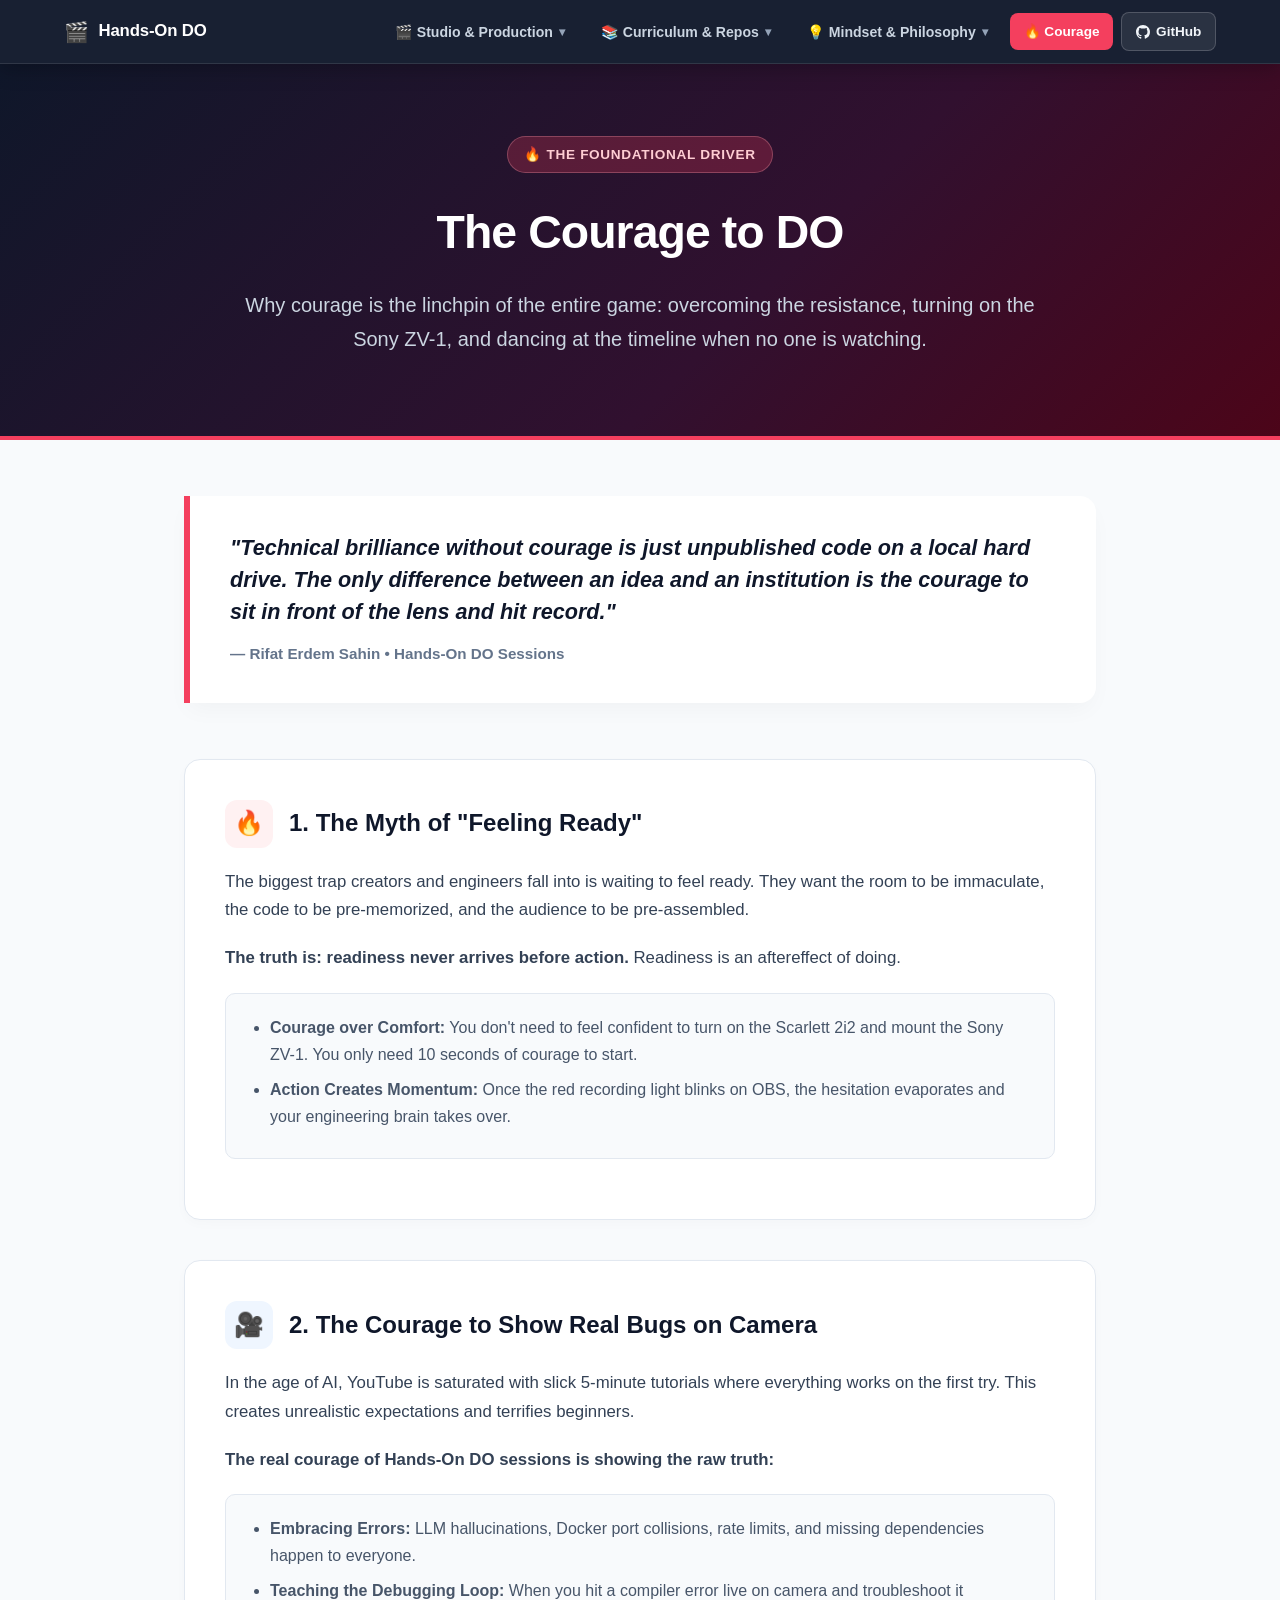
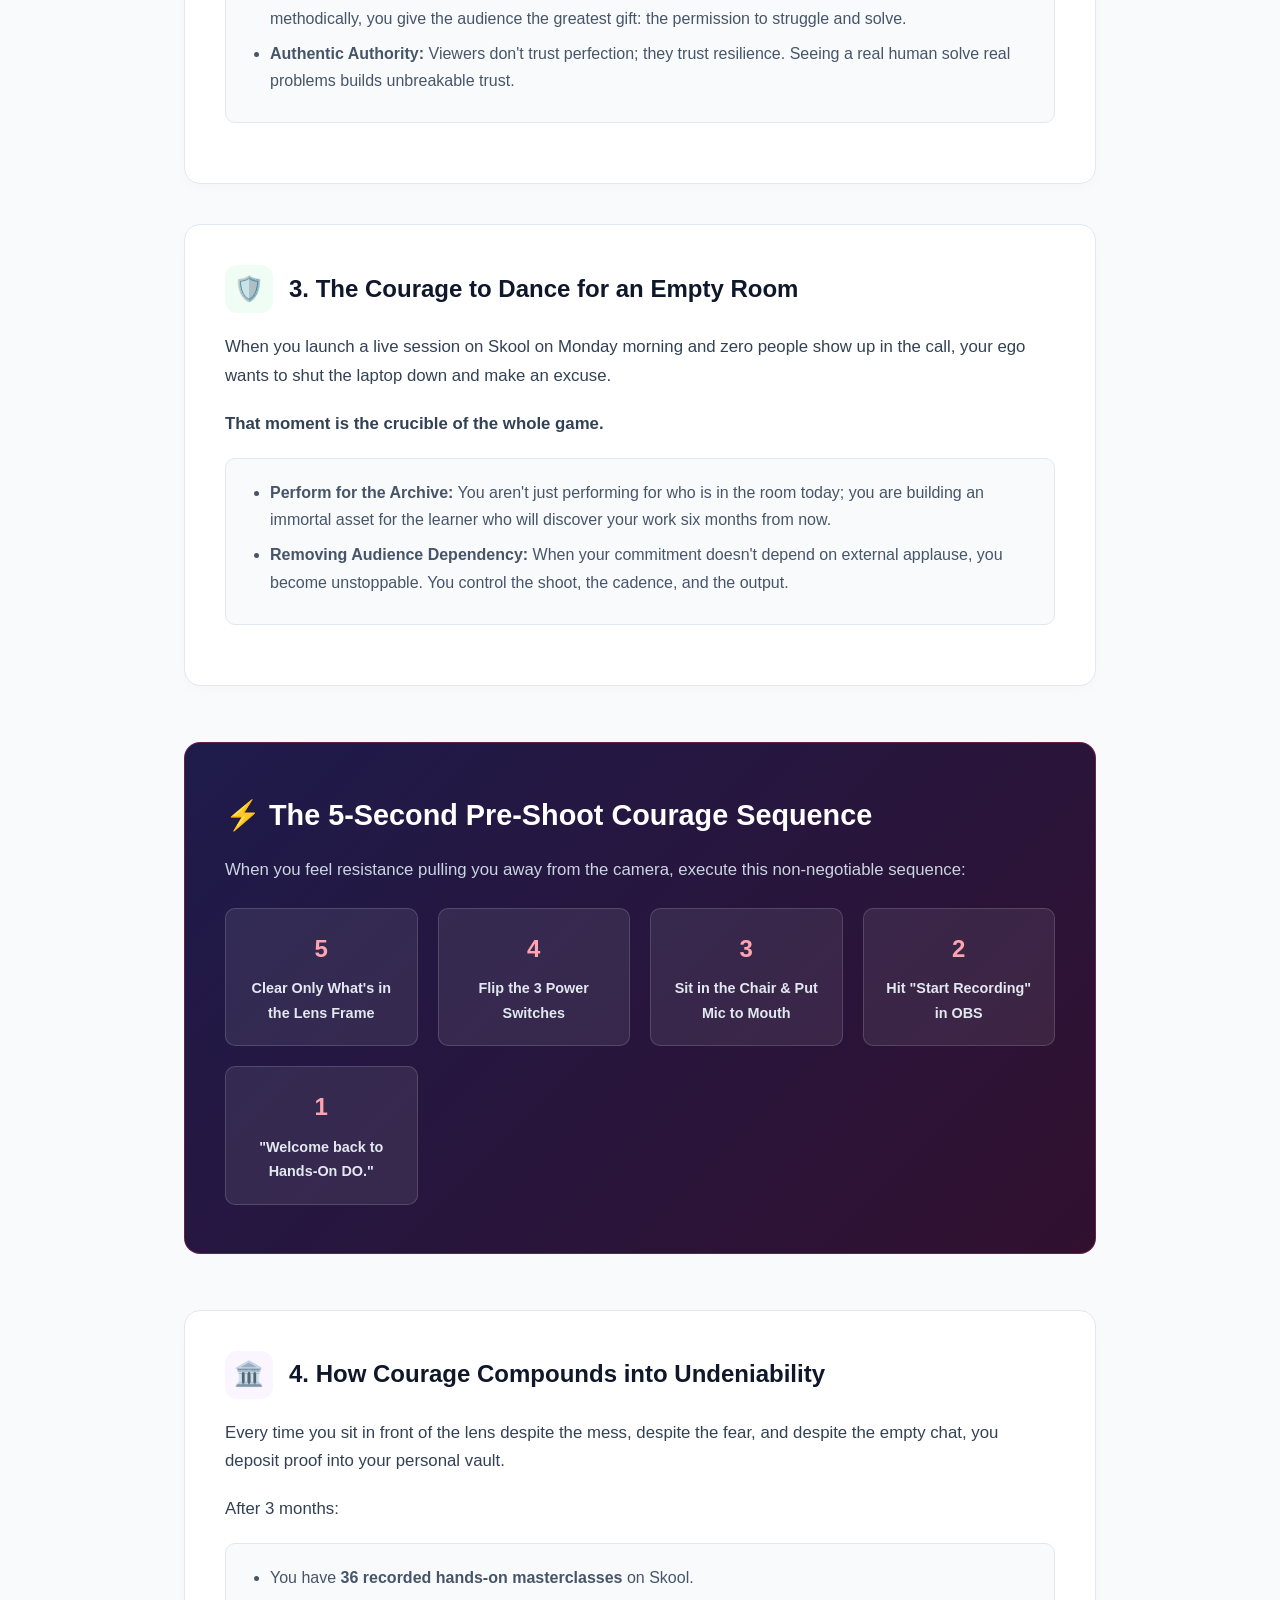
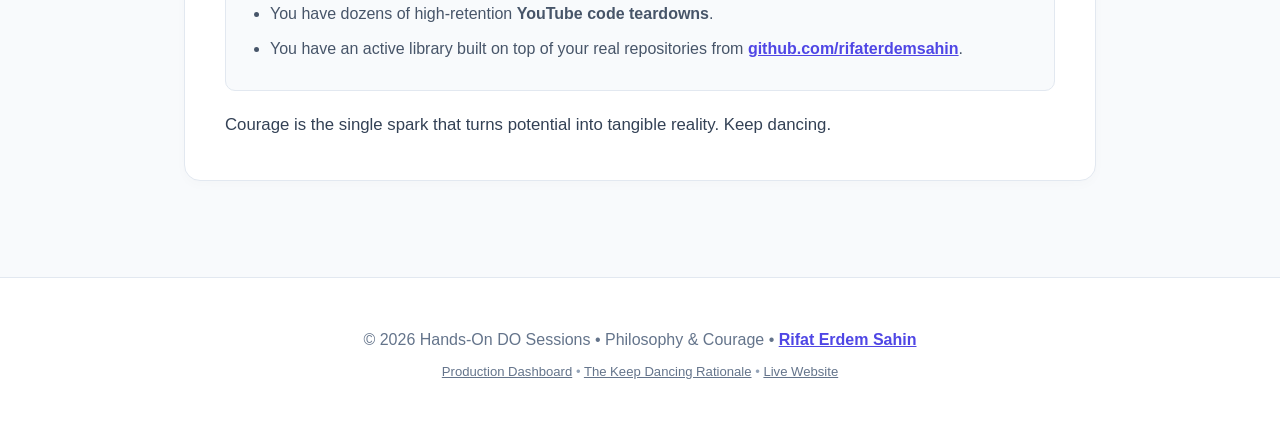
==== courage.html @ 828a95d4 "Add logically grouped top menu, Courage page, background visuals setup, and production assistant pro" ====
<!DOCTYPE html>
<html lang="en">
<head>
    <meta charset="UTF-8">
    <meta name="viewport" content="width=device-width, initial-scale=1.0">
    <title>The Courage to DO: Why Courage Is Key | Hands-On DO Sessions</title>
    <style>
        :root {
            --primary: #4F46E5;
            --primary-hover: #4338CA;
            --primary-light: #EEF2FF;
            --secondary: #0284c7;
            --accent: #f43f5e;
            --accent-hover: #e11d48;
            --success: #10B981;
            --warning: #F59E0B;
            --dark: #0f172a;
            --dark-surface: #1e293b;
            --light: #f8fafc;
            --card-bg: #ffffff;
            --border: #e2e8f0;
            --gray: #64748b;
            --gray-light: #94a3b8;
        }

        * {
            margin: 0;
            padding: 0;
            box-sizing: border-box;
            font-family: -apple-system, BlinkMacSystemFont, "Segoe UI", Roboto, Oxygen, Ubuntu, Cantarell, "Helvetica Neue", sans-serif;
        }

        body {
            background-color: var(--light);
            color: var(--dark);
            line-height: 1.7;
        }

        /* Shared Sticky Top Menu */
        .shared-nav {
            position: sticky;
            top: 0;
            z-index: 1000;
            background: rgba(15, 23, 42, 0.96);
            backdrop-filter: blur(12px);
            -webkit-backdrop-filter: blur(12px);
            border-bottom: 1px solid rgba(255, 255, 255, 0.1);
            box-shadow: 0 4px 20px rgba(0, 0, 0, 0.25);
        }

        .nav-container {
            max-width: 1200px;
            margin: 0 auto;
            padding: 0.75rem 1.5rem;
            display: flex;
            align-items: center;
            justify-content: space-between;
            gap: 1.25rem;
        }

        .nav-brand {
            display: flex;
            align-items: center;
            gap: 0.6rem;
            color: white;
            text-decoration: none;
            font-weight: 800;
            font-size: 1.05rem;
            letter-spacing: -0.01em;
            white-space: nowrap;
        }

        .nav-brand:hover {
            color: #c7d2fe;
        }

        .nav-icon {
            font-size: 1.25rem;
        }

        .nav-groups {
            display: flex;
            align-items: center;
            gap: 0.5rem;
            flex-wrap: wrap;
        }

        .nav-dropdown {
            position: relative;
        }

        .nav-drop-btn {
            background: transparent;
            border: 1px solid transparent;
            color: #cbd5e1;
            font-size: 0.88rem;
            font-weight: 600;
            padding: 0.45rem 0.8rem;
            border-radius: 8px;
            cursor: pointer;
            display: inline-flex;
            align-items: center;
            gap: 0.4rem;
            transition: all 0.2s ease;
        }

        .nav-drop-btn:hover, .nav-dropdown:focus-within .nav-drop-btn {
            color: #ffffff;
            background: rgba(255, 255, 255, 0.08);
            border-color: rgba(255, 255, 255, 0.15);
        }

        .drop-arrow {
            font-size: 0.75rem;
            color: #94a3b8;
            transition: transform 0.2s ease;
        }

        .nav-dropdown:hover .drop-arrow {
            transform: rotate(180deg);
        }

        .dropdown-menu {
            position: absolute;
            top: 100%;
            left: 0;
            background: #1e293b;
            border: 1px solid #334155;
            border-radius: 10px;
            padding: 0.5rem;
            min-width: 240px;
            box-shadow: 0 15px 30px rgba(0,0,0,0.3);
            display: none;
            flex-direction: column;
            gap: 0.25rem;
            z-index: 1001;
            margin-top: 0.35rem;
        }

        .nav-dropdown:hover .dropdown-menu,
        .nav-dropdown:focus-within .dropdown-menu {
            display: flex;
        }

        .dropdown-item {
            color: #cbd5e1;
            text-decoration: none;
            font-size: 0.85rem;
            font-weight: 500;
            padding: 0.55rem 0.85rem;
            border-radius: 6px;
            transition: all 0.15s ease;
            display: flex;
            align-items: center;
            gap: 0.5rem;
            white-space: nowrap;
        }

        .dropdown-item:hover {
            color: #ffffff;
            background: rgba(79, 70, 229, 0.3);
        }

        .nav-pill-btn {
            text-decoration: none;
            font-size: 0.85rem;
            font-weight: 600;
            padding: 0.45rem 0.85rem;
            border-radius: 8px;
            display: inline-flex;
            align-items: center;
            gap: 0.4rem;
            transition: all 0.2s ease;
            white-space: nowrap;
        }

        .highlight-btn {
            background: var(--accent);
            color: white;
        }

        .highlight-btn:hover {
            background: var(--accent-hover);
            transform: translateY(-1px);
        }

        .gh-btn {
            background: rgba(255, 255, 255, 0.08);
            border: 1px solid rgba(255, 255, 255, 0.18);
            color: #f1f5f9;
        }

        .gh-btn:hover {
            background: rgba(255, 255, 255, 0.2);
            color: white;
        }

        /* Hero */
        header {
            background: linear-gradient(135deg, #0f172a 0%, #31102f 60%, #4c0519 100%);
            color: white;
            padding: 4.5rem 2rem 3.5rem;
            text-align: center;
            border-bottom: 4px solid var(--accent);
        }

        .header-badge {
            display: inline-flex;
            align-items: center;
            gap: 0.5rem;
            background: rgba(244, 63, 94, 0.25);
            border: 1px solid rgba(253, 164, 175, 0.3);
            color: #fecdd3;
            padding: 0.35rem 1rem;
            border-radius: 9999px;
            font-size: 0.85rem;
            font-weight: 600;
            letter-spacing: 0.05em;
            text-transform: uppercase;
            margin-bottom: 1.25rem;
        }

        header h1 {
            font-size: 2.9rem;
            font-weight: 800;
            letter-spacing: -0.02em;
            margin-bottom: 1rem;
        }

        header p {
            color: #cbd5e1;
            font-size: 1.25rem;
            max-width: 820px;
            margin: 0 auto 1.5rem;
        }

        .container {
            max-width: 960px;
            margin: 0 auto;
            padding: 3.5rem 1.5rem;
        }

        .hero-quote {
            background: #ffffff;
            border-left: 6px solid var(--accent);
            padding: 2.25rem 2.5rem;
            border-radius: 0 16px 16px 0;
            box-shadow: 0 10px 25px -5px rgba(0, 0, 0, 0.04);
            margin-bottom: 3.5rem;
        }

        .hero-quote blockquote {
            font-size: 1.35rem;
            font-weight: 600;
            color: var(--dark);
            font-style: italic;
            margin-bottom: 0.75rem;
            line-height: 1.5;
        }

        .hero-quote cite {
            display: block;
            color: var(--gray);
            font-size: 0.95rem;
            font-style: normal;
            font-weight: 600;
        }

        .courage-card {
            background: #ffffff;
            border: 1px solid var(--border);
            border-radius: 16px;
            padding: 2.5rem;
            margin-bottom: 2.5rem;
            box-shadow: 0 4px 12px rgba(0, 0, 0, 0.02);
            transition: transform 0.2s ease;
        }

        .courage-card:hover {
            transform: translateY(-2px);
            box-shadow: 0 10px 24px rgba(0, 0, 0, 0.05);
        }

        .card-header {
            display: flex;
            align-items: center;
            gap: 1rem;
            margin-bottom: 1.25rem;
        }

        .icon-box {
            width: 48px;
            height: 48px;
            border-radius: 12px;
            display: flex;
            align-items: center;
            justify-content: center;
            font-size: 1.5rem;
        }

        .icon-flame { background: #fff1f2; color: #f43f5e; }
        .icon-camera { background: #eff6ff; color: #3b82f6; }
        .icon-shield { background: #f0fdf4; color: #16a34a; }
        .icon-vault { background: #faf5ff; color: #9333ea; }

        .card-header h2 {
            font-size: 1.5rem;
            font-weight: 700;
            color: var(--dark);
        }

        .courage-card p {
            font-size: 1.05rem;
            color: #334155;
            margin-bottom: 1.2rem;
        }

        .courage-card p:last-child {
            margin-bottom: 0;
        }

        .highlight-box {
            background: #f8fafc;
            border: 1px solid #e2e8f0;
            border-radius: 10px;
            padding: 1.25rem 1.5rem;
            margin: 1.25rem 0;
        }

        .highlight-box ul {
            padding-left: 1.25rem;
            color: #475569;
        }

        .highlight-box li {
            margin-bottom: 0.5rem;
        }

        /* 5-Second Courage Rule */
        .rule-box {
            background: linear-gradient(135deg, #1e1b4b 0%, #31102f 100%);
            color: white;
            padding: 3rem 2.5rem;
            border-radius: 16px;
            margin: 3.5rem 0;
            border: 1px solid rgba(244, 63, 94, 0.3);
        }

        .rule-box h2 {
            font-size: 1.8rem;
            margin-bottom: 1rem;
            color: #ffffff;
        }

        .rule-box p {
            color: #cbd5e1;
            font-size: 1.05rem;
            margin-bottom: 1.5rem;
        }

        .steps-row {
            display: grid;
            grid-template-columns: repeat(auto-fit, minmax(180px, 1fr));
            gap: 1.25rem;
            margin-top: 1.5rem;
        }

        .step-pill {
            background: rgba(255, 255, 255, 0.08);
            border: 1px solid rgba(255, 255, 255, 0.15);
            padding: 1.25rem;
            border-radius: 10px;
            text-align: center;
        }

        .step-num {
            font-size: 1.5rem;
            font-weight: 800;
            color: #fda4af;
            margin-bottom: 0.4rem;
        }

        .step-text {
            font-size: 0.9rem;
            color: #e2e8f0;
            font-weight: 600;
        }

        footer {
            text-align: center;
            padding: 3rem 1.5rem;
            color: var(--gray);
            border-top: 1px solid var(--border);
            background: #ffffff;
        }

        @media (max-width: 900px) {
            .nav-container {
                flex-direction: column;
                align-items: stretch;
                gap: 0.6rem;
            }
            .nav-groups {
                justify-content: flex-start;
            }
            header h1 {
                font-size: 2.1rem;
            }
        }
    </style>
</head>
<body>

    <!-- Logically Grouped Shared Sticky Top Menu -->
    <nav class="shared-nav">
        <div class="nav-container">
            <a href="index.html" class="nav-brand">
                <span class="nav-icon">🎬</span>
                <span class="nav-title">Hands-On DO</span>
            </a>
            <div class="nav-groups">
                <!-- Group 1: Studio & Production -->
                <div class="nav-dropdown">
                    <button class="nav-drop-btn">
                        <span>🎬 Studio &amp; Production</span>
                        <span class="drop-arrow">▾</span>
                    </button>
                    <div class="dropdown-menu">
                        <a href="index.html" class="dropdown-item">🏠 Studio Dashboard</a>
                        <a href="index.html#footage-setup" class="dropdown-item">🎥 Background &amp; Footage Setup</a>
                        <a href="index.html#checklist" class="dropdown-item">📋 5-Stage Pre-Shoot Checklist</a>
                        <a href="index.html#assistant" class="dropdown-item">🤖 Production Assistant Guide</a>
                    </div>
                </div>

                <!-- Group 2: Curriculum & Repos -->
                <div class="nav-dropdown">
                    <button class="nav-drop-btn">
                        <span>📚 Curriculum &amp; Repos</span>
                        <span class="drop-arrow">▾</span>
                    </button>
                    <div class="dropdown-menu">
                        <a href="index.html#thought-process" class="dropdown-item">🧠 The Age of AI Thought Process</a>
                        <a href="index.html#repos" class="dropdown-item">📦 Featured GitHub Repos</a>
                        <a href="index.html#schedule" class="dropdown-item">📅 3-Day Shoot Cadence</a>
                        <a href="index.html#pipeline" class="dropdown-item">🚀 Skool + YouTube Pipeline</a>
                    </div>
                </div>

                <!-- Group 3: Mindset & Philosophy -->
                <div class="nav-dropdown">
                    <button class="nav-drop-btn">
                        <span>💡 Mindset &amp; Philosophy</span>
                        <span class="drop-arrow">▾</span>
                    </button>
                    <div class="dropdown-menu">
                        <a href="rationale.html" class="dropdown-item">💃 The "Keep Dancing" Rationale</a>
                        <a href="courage.html" class="dropdown-item" style="color: #fda4af; font-weight: 700;">🔥 Courage: The Key to the Game</a>
                    </div>
                </div>

                <!-- Direct Action Buttons -->
                <a href="courage.html" class="nav-pill-btn highlight-btn">🔥 Courage</a>
                <a href="https://github.com/rifaterdemsahin" target="_blank" class="nav-pill-btn gh-btn">
                    <svg width="14" height="14" viewBox="0 0 16 16" fill="currentColor"><path d="M8 0C3.58 0 0 3.58 0 8c0 3.54 2.29 6.53 5.47 7.59.4.07.55-.17.55-.38 0-.19-.01-.82-.01-1.49-2.01.37-2.53-.49-2.69-.94-.09-.23-.48-.94-.82-1.13-.28-.15-.68-.52-.01-.53.63-.01 1.08.58 1.23.82.72 1.21 1.87.87 2.33.66.07-.52.28-.87.51-1.07-1.78-.2-3.64-.89-3.64-3.95 0-.87.31-1.59.82-2.15-.08-.2-.36-1.02.08-2.12 0 0 .67-.21 2.2.82.64-.18 1.32-.27 2-.27.68 0 1.36.09 2 .27 1.53-1.04 2.2-.82 2.2-.82.44 1.1.16 1.92.08 2.12.51.56.82 1.27.82 2.15 0 3.07-1.87 3.75-3.65 3.95.29.25.54.73.54 1.48 0 1.07-.01 1.93-.01 2.2 0 .21.15.46.55.38A8.013 8.013 0 0016 8c0-4.42-3.58-8-8-8z"/></svg>
                    GitHub
                </a>
            </div>
        </div>
    </nav>

    <header>
        <div class="header-badge">🔥 The Foundational Driver</div>
        <h1>The Courage to DO</h1>
        <p>Why courage is the linchpin of the entire game: overcoming the resistance, turning on the Sony ZV-1, and dancing at the timeline when no one is watching.</p>
    </header>

    <div class="container">

        <!-- Core Quote -->
        <div class="hero-quote">
            <blockquote>
                "Technical brilliance without courage is just unpublished code on a local hard drive. The only difference between an idea and an institution is the courage to sit in front of the lens and hit record."
            </blockquote>
            <cite>— Rifat Erdem Sahin &bull; Hands-On DO Sessions</cite>
        </div>

        <!-- Section 1: The Myth of Readiness -->
        <div class="courage-card">
            <div class="card-header">
                <div class="icon-box icon-flame">🔥</div>
                <h2>1. The Myth of "Feeling Ready"</h2>
            </div>
            <p>
                The biggest trap creators and engineers fall into is waiting to feel ready. They want the room to be immaculate, the code to be pre-memorized, and the audience to be pre-assembled.
            </p>
            <p>
                <strong>The truth is: readiness never arrives before action.</strong> Readiness is an aftereffect of doing.
            </p>
            <div class="highlight-box">
                <ul>
                    <li><strong>Courage over Comfort:</strong> You don't need to feel confident to turn on the Scarlett 2i2 and mount the Sony ZV-1. You only need 10 seconds of courage to start.</li>
                    <li><strong>Action Creates Momentum:</strong> Once the red recording light blinks on OBS, the hesitation evaporates and your engineering brain takes over.</li>
                </ul>
            </div>
        </div>

        <!-- Section 2: Courage to Show the Real Struggle -->
        <div class="courage-card">
            <div class="card-header">
                <div class="icon-box icon-camera">🎥</div>
                <h2>2. The Courage to Show Real Bugs on Camera</h2>
            </div>
            <p>
                In the age of AI, YouTube is saturated with slick 5-minute tutorials where everything works on the first try. This creates unrealistic expectations and terrifies beginners.
            </p>
            <p>
                <strong>The real courage of Hands-On DO sessions is showing the raw truth:</strong>
            </p>
            <div class="highlight-box">
                <ul>
                    <li><strong>Embracing Errors:</strong> LLM hallucinations, Docker port collisions, rate limits, and missing dependencies happen to everyone.</li>
                    <li><strong>Teaching the Debugging Loop:</strong> When you hit a compiler error live on camera and troubleshoot it methodically, you give the audience the greatest gift: the permission to struggle and solve.</li>
                    <li><strong>Authentic Authority:</strong> Viewers don't trust perfection; they trust resilience. Seeing a real human solve real problems builds unbreakable trust.</li>
                </ul>
            </div>
        </div>

        <!-- Section 3: Dancing in an Empty Room -->
        <div class="courage-card">
            <div class="card-header">
                <div class="icon-box icon-shield">🛡️</div>
                <h2>3. The Courage to Dance for an Empty Room</h2>
            </div>
            <p>
                When you launch a live session on Skool on Monday morning and zero people show up in the call, your ego wants to shut the laptop down and make an excuse.
            </p>
            <p>
                <strong>That moment is the crucible of the whole game.</strong>
            </p>
            <div class="highlight-box">
                <ul>
                    <li><strong>Perform for the Archive:</strong> You aren't just performing for who is in the room today; you are building an immortal asset for the learner who will discover your work six months from now.</li>
                    <li><strong>Removing Audience Dependency:</strong> When your commitment doesn't depend on external applause, you become unstoppable. You control the shoot, the cadence, and the output.</li>
                </ul>
            </div>
        </div>

        <!-- The 5-Second Rule Box -->
        <div class="rule-box">
            <h2>⚡ The 5-Second Pre-Shoot Courage Sequence</h2>
            <p>When you feel resistance pulling you away from the camera, execute this non-negotiable sequence:</p>
            <div class="steps-row">
                <div class="step-pill">
                    <div class="step-num">5</div>
                    <div class="step-text">Clear Only What's in the Lens Frame</div>
                </div>
                <div class="step-pill">
                    <div class="step-num">4</div>
                    <div class="step-text">Flip the 3 Power Switches</div>
                </div>
                <div class="step-pill">
                    <div class="step-num">3</div>
                    <div class="step-text">Sit in the Chair &amp; Put Mic to Mouth</div>
                </div>
                <div class="step-pill">
                    <div class="step-num">2</div>
                    <div class="step-text">Hit "Start Recording" in OBS</div>
                </div>
                <div class="step-pill">
                    <div class="step-num">1</div>
                    <div class="step-text">"Welcome back to Hands-On DO."</div>
                </div>
            </div>
        </div>

        <!-- Section 4: Courage Compounds -->
        <div class="courage-card">
            <div class="card-header">
                <div class="icon-box icon-vault">🏛️</div>
                <h2>4. How Courage Compounds into Undeniability</h2>
            </div>
            <p>
                Every time you sit in front of the lens despite the mess, despite the fear, and despite the empty chat, you deposit proof into your personal vault.
            </p>
            <p>
                After 3 months:
            </p>
            <div class="highlight-box">
                <ul>
                    <li>You have <strong>36 recorded hands-on masterclasses</strong> on Skool.</li>
                    <li>You have dozens of high-retention <strong>YouTube code teardowns</strong>.</li>
                    <li>You have an active library built on top of your real repositories from <a href="https://github.com/rifaterdemsahin" target="_blank" style="color: var(--primary); font-weight: 600;">github.com/rifaterdemsahin</a>.</li>
                </ul>
            </div>
            <p>
                Courage is the single spark that turns potential into tangible reality. Keep dancing.
            </p>
        </div>

    </div>

    <footer>
        <p>&copy; 2026 Hands-On DO Sessions &bull; Philosophy &amp; Courage &bull; <a href="https://github.com/rifaterdemsahin" target="_blank" style="color: var(--primary); font-weight: 600;">Rifat Erdem Sahin</a></p>
        <p style="margin-top: 0.5rem; font-size: 0.82rem; color: var(--gray-light);"><a href="index.html" style="color: var(--gray); text-decoration: underline;">Production Dashboard</a> &bull; <a href="rationale.html" style="color: var(--gray); text-decoration: underline;">The Keep Dancing Rationale</a> &bull; <a href="https://rifaterdemsahin.github.io/handson-do-sessions/" style="color: var(--gray); text-decoration: underline;">Live Website</a></p>
    </footer>

</body>
</html>
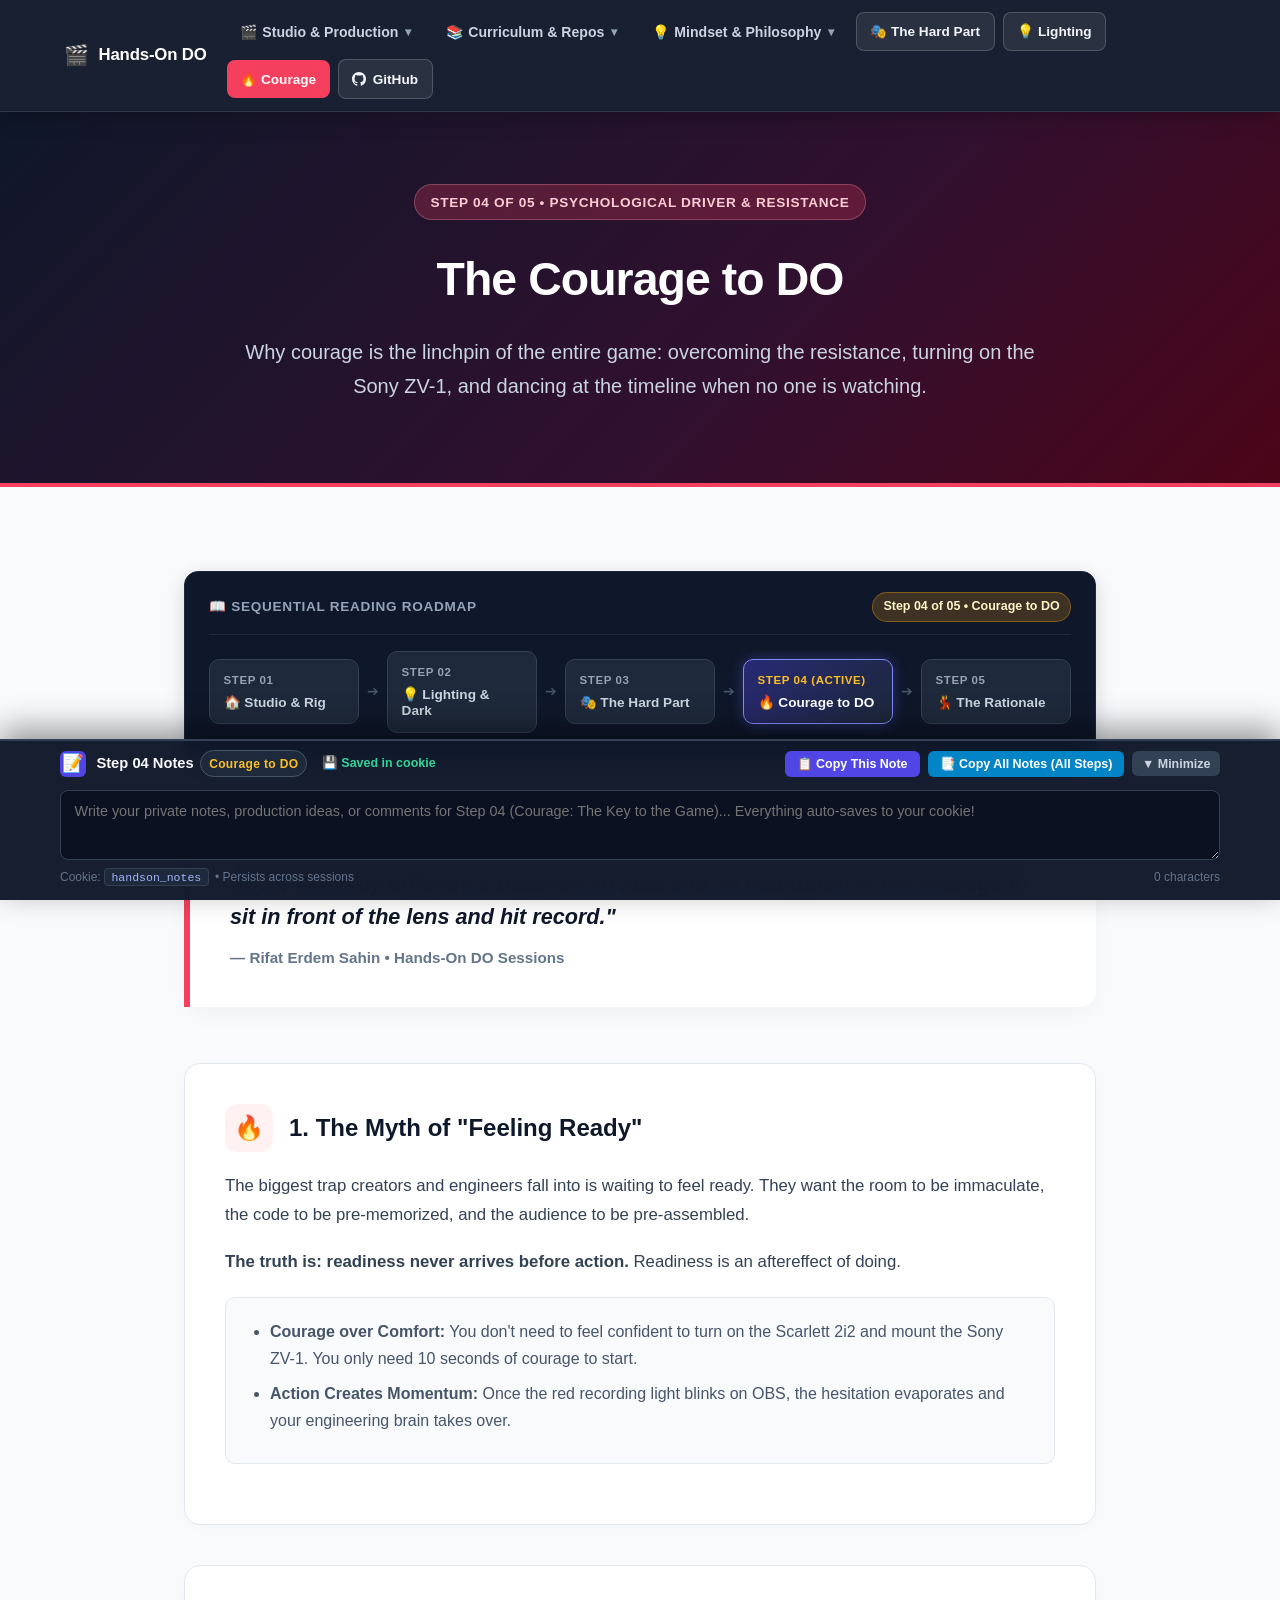
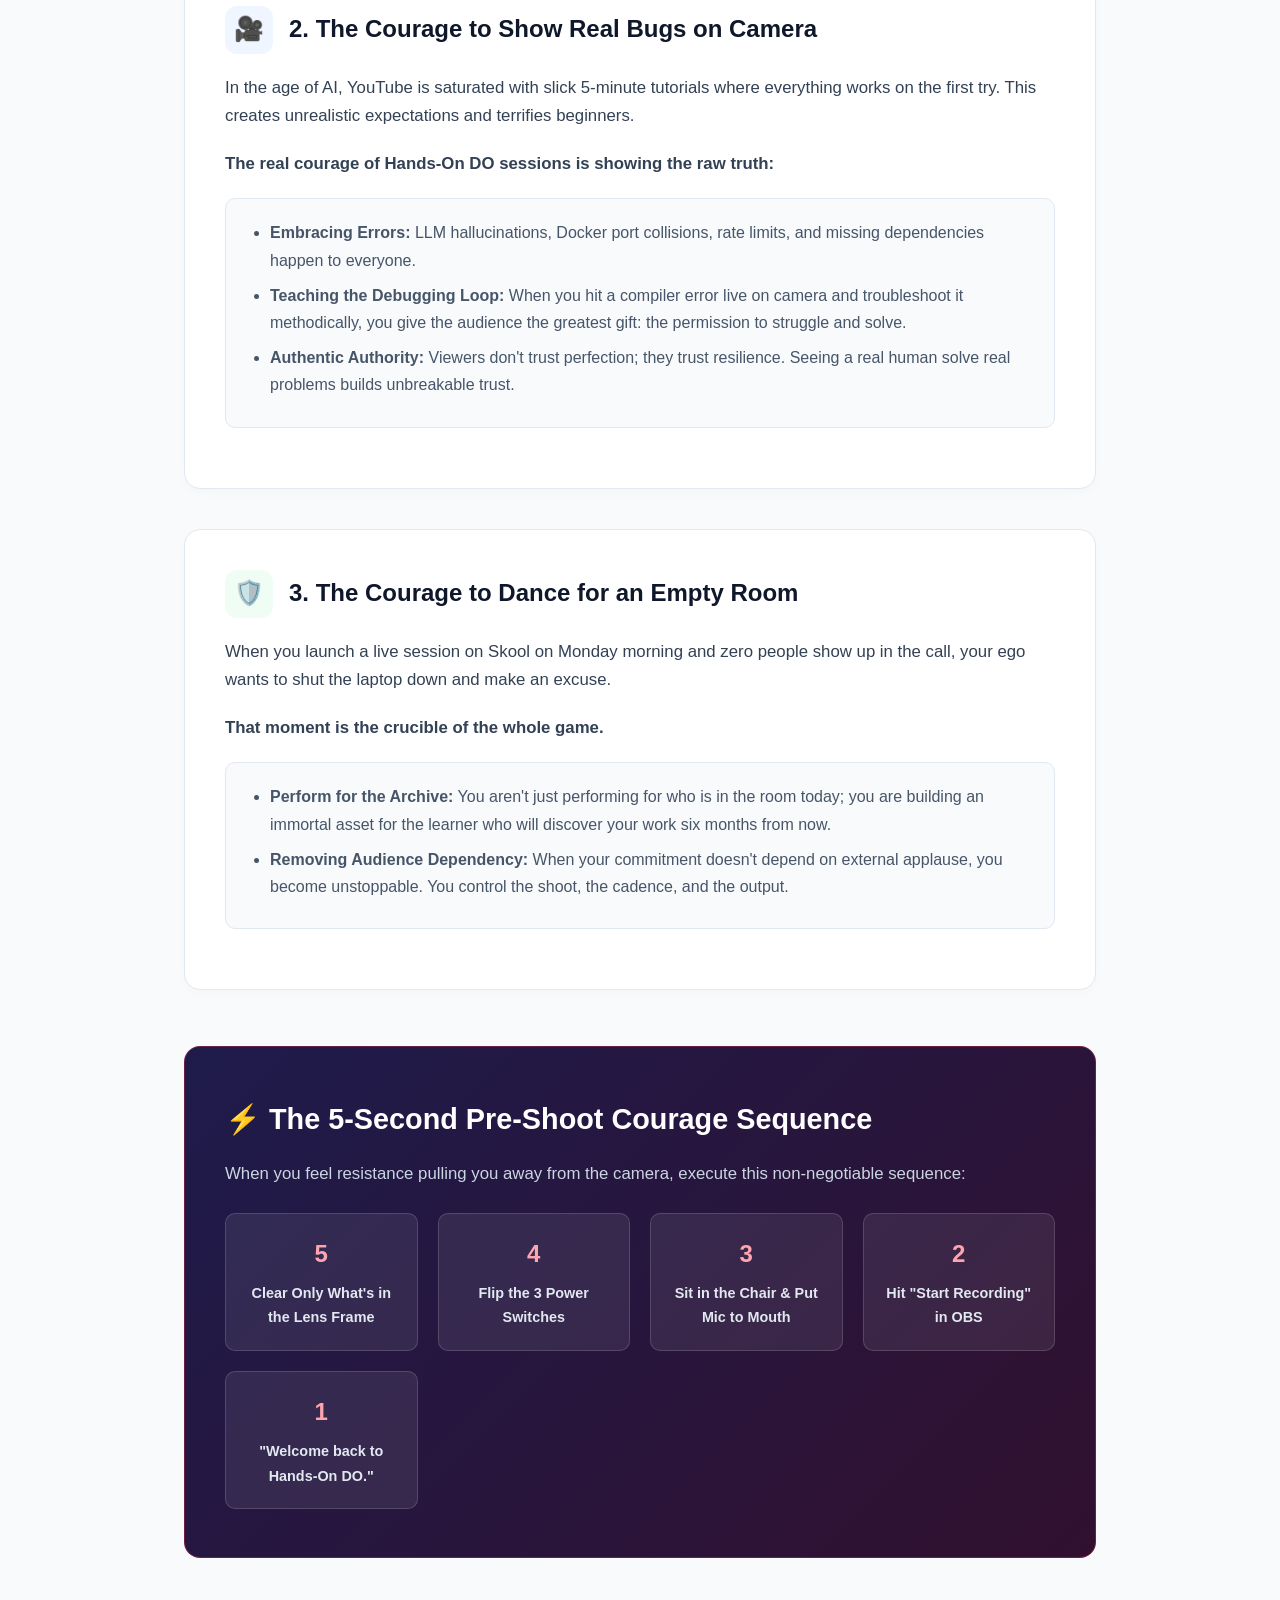
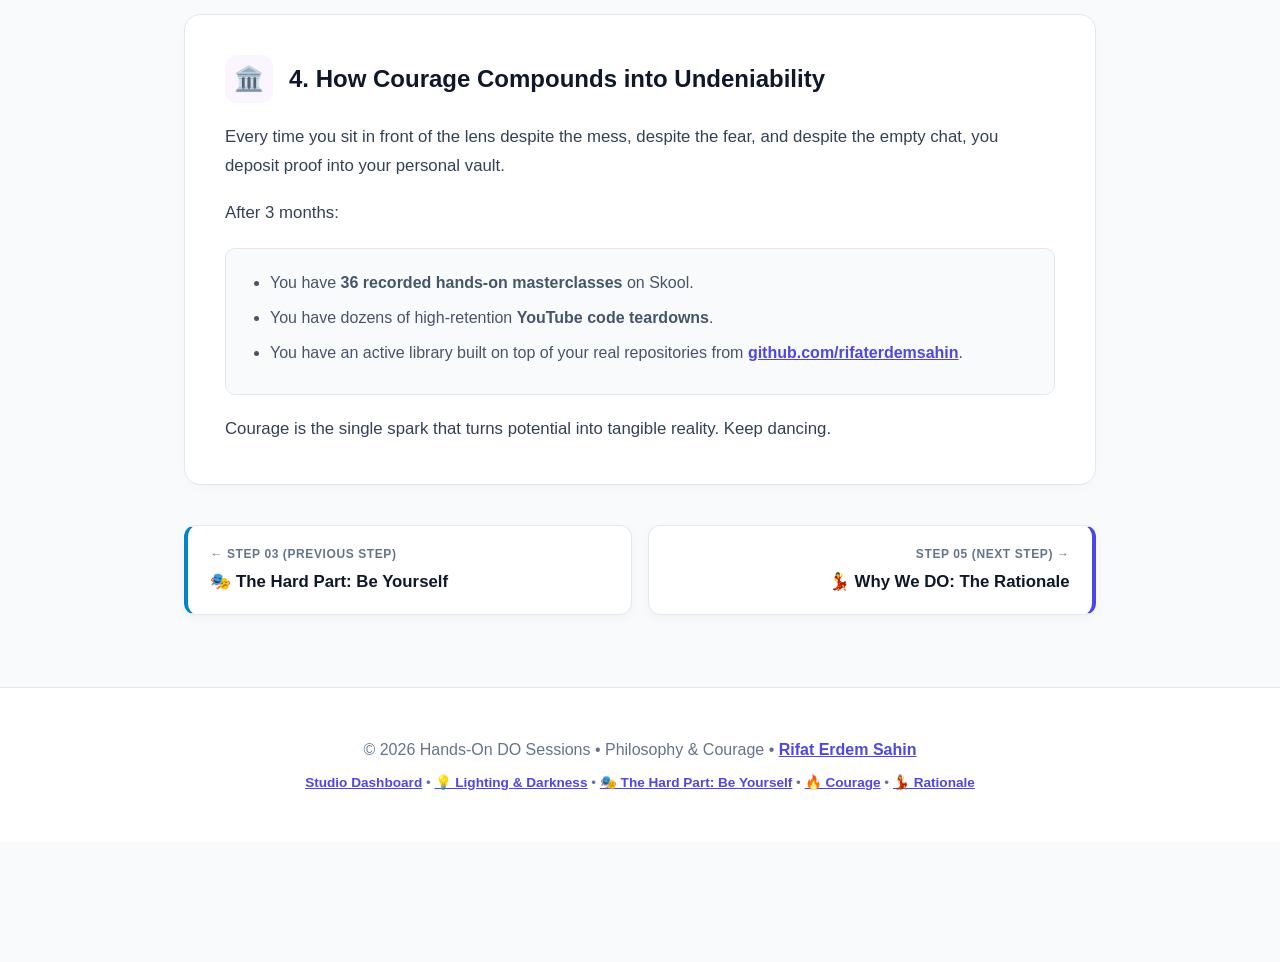
==== commit 3eae3ba6: "Add numbered pages, step-by-step reading roadmap, persistent cookie notes bottom bar, and copy butto" ====
--- a/courage.html
+++ b/courage.html
@@ -4,6 +4,7 @@
     <meta charset="UTF-8">
     <meta name="viewport" content="width=device-width, initial-scale=1.0">
     <title>The Courage to DO: Why Courage Is Key | Hands-On DO Sessions</title>
+    <link rel="stylesheet" href="notes-bar.css">
     <style>
         :root {
             --primary: #4F46E5;
@@ -427,6 +428,7 @@
                     </button>
                     <div class="dropdown-menu">
                         <a href="index.html" class="dropdown-item">🏠 Studio Dashboard</a>
+                        <a href="lighting.html" class="dropdown-item">💡 A-Roll Lighting &amp; Darkness</a>
                         <a href="index.html#footage-setup" class="dropdown-item">🎥 Background &amp; Footage Setup</a>
                         <a href="index.html#checklist" class="dropdown-item">📋 5-Stage Pre-Shoot Checklist</a>
                         <a href="index.html#assistant" class="dropdown-item">🤖 Production Assistant Guide</a>
@@ -455,11 +457,14 @@
                     </button>
                     <div class="dropdown-menu">
                         <a href="rationale.html" class="dropdown-item">💃 The "Keep Dancing" Rationale</a>
+                        <a href="hard-part.html" class="dropdown-item">🎭 The Hard Part: Be Yourself</a>
                         <a href="courage.html" class="dropdown-item" style="color: #fda4af; font-weight: 700;">🔥 Courage: The Key to the Game</a>
                     </div>
                 </div>
 
                 <!-- Direct Action Buttons -->
+                <a href="hard-part.html" class="nav-pill-btn gh-btn">🎭 The Hard Part</a>
+                <a href="lighting.html" class="nav-pill-btn gh-btn">💡 Lighting</a>
                 <a href="courage.html" class="nav-pill-btn highlight-btn">🔥 Courage</a>
                 <a href="https://github.com/rifaterdemsahin" target="_blank" class="nav-pill-btn gh-btn">
                     <svg width="14" height="14" viewBox="0 0 16 16" fill="currentColor"><path d="M8 0C3.58 0 0 3.58 0 8c0 3.54 2.29 6.53 5.47 7.59.4.07.55-.17.55-.38 0-.19-.01-.82-.01-1.49-2.01.37-2.53-.49-2.69-.94-.09-.23-.48-.94-.82-1.13-.28-.15-.68-.52-.01-.53.63-.01 1.08.58 1.23.82.72 1.21 1.87.87 2.33.66.07-.52.28-.87.51-1.07-1.78-.2-3.64-.89-3.64-3.95 0-.87.31-1.59.82-2.15-.08-.2-.36-1.02.08-2.12 0 0 .67-.21 2.2.82.64-.18 1.32-.27 2-.27.68 0 1.36.09 2 .27 1.53-1.04 2.2-.82 2.2-.82.44 1.1.16 1.92.08 2.12.51.56.82 1.27.82 2.15 0 3.07-1.87 3.75-3.65 3.95.29.25.54.73.54 1.48 0 1.07-.01 1.93-.01 2.2 0 .21.15.46.55.38A8.013 8.013 0 0016 8c0-4.42-3.58-8-8-8z"/></svg>
@@ -470,12 +475,48 @@
     </nav>
 
     <header>
-        <div class="header-badge">🔥 The Foundational Driver</div>
+        <div class="header-badge">Step 04 of 05 • Psychological Driver &amp; Resistance</div>
         <h1>The Courage to DO</h1>
         <p>Why courage is the linchpin of the entire game: overcoming the resistance, turning on the Sony ZV-1, and dancing at the timeline when no one is watching.</p>
     </header>
 
     <div class="container">
+
+        <!-- Sequential Reading Stepper Banner -->
+        <div class="reading-stepper-wrap">
+            <div class="stepper-header">
+                <div class="stepper-heading">
+                    <span>📖 Sequential Reading Roadmap</span>
+                </div>
+                <span class="stepper-current-badge">Step 04 of 05 • Courage to DO</span>
+            </div>
+            <div class="stepper-timeline">
+                <a href="index.html" class="step-card">
+                    <span class="step-card-num">Step 01</span>
+                    <span class="step-card-title">🏠 Studio &amp; Rig</span>
+                </a>
+                <span class="step-arrow-divider">➔</span>
+                <a href="lighting.html" class="step-card">
+                    <span class="step-card-num">Step 02</span>
+                    <span class="step-card-title">💡 Lighting &amp; Dark</span>
+                </a>
+                <span class="step-arrow-divider">➔</span>
+                <a href="hard-part.html" class="step-card">
+                    <span class="step-card-num">Step 03</span>
+                    <span class="step-card-title">🎭 The Hard Part</span>
+                </a>
+                <span class="step-arrow-divider">➔</span>
+                <a href="courage.html" class="step-card active">
+                    <span class="step-card-num">Step 04 (Active)</span>
+                    <span class="step-card-title">🔥 Courage to DO</span>
+                </a>
+                <span class="step-arrow-divider">➔</span>
+                <a href="rationale.html" class="step-card">
+                    <span class="step-card-num">Step 05</span>
+                    <span class="step-card-title">💃 The Rationale</span>
+                </a>
+            </div>
+        </div>
 
         <!-- Core Quote -->
         <div class="hero-quote">
@@ -598,12 +639,31 @@
             </p>
         </div>
 
+        <!-- Sequential Step Jump Controls -->
+        <div class="step-nav-bar">
+            <a href="hard-part.html" class="step-nav-btn prev-step">
+                <span class="step-nav-hint">← Step 03 (Previous Step)</span>
+                <span class="step-nav-label">🎭 The Hard Part: Be Yourself</span>
+            </a>
+            <a href="rationale.html" class="step-nav-btn next-step">
+                <span class="step-nav-hint">Step 05 (Next Step) →</span>
+                <span class="step-nav-label">💃 Why We DO: The Rationale</span>
+            </a>
+        </div>
+
     </div>
 
     <footer>
         <p>&copy; 2026 Hands-On DO Sessions &bull; Philosophy &amp; Courage &bull; <a href="https://github.com/rifaterdemsahin" target="_blank" style="color: var(--primary); font-weight: 600;">Rifat Erdem Sahin</a></p>
-        <p style="margin-top: 0.5rem; font-size: 0.82rem; color: var(--gray-light);"><a href="index.html" style="color: var(--gray); text-decoration: underline;">Production Dashboard</a> &bull; <a href="rationale.html" style="color: var(--gray); text-decoration: underline;">The Keep Dancing Rationale</a> &bull; <a href="https://rifaterdemsahin.github.io/handson-do-sessions/" style="color: var(--gray); text-decoration: underline;">Live Website</a></p>
+        <p style="margin-top: 0.5rem; font-size: 0.85rem;">
+            <a href="index.html" style="color: var(--primary); font-weight: 600;">Studio Dashboard</a> &bull;
+            <a href="lighting.html" style="color: var(--primary); font-weight: 600;">💡 Lighting &amp; Darkness</a> &bull;
+            <a href="hard-part.html" style="color: var(--primary); font-weight: 600;">🎭 The Hard Part: Be Yourself</a> &bull;
+            <a href="courage.html" style="color: var(--primary); font-weight: 600;">🔥 Courage</a> &bull;
+            <a href="rationale.html" style="color: var(--primary); font-weight: 600;">💃 Rationale</a>
+        </p>
     </footer>
 
+    <script src="notes-bar.js" defer></script>
 </body>
 </html>
--- a/notes-bar.css
+++ b/notes-bar.css
@@ -0,0 +1,405 @@
+/* Notes Bottom Bar & Step Navigation Styles */
+
+/* Bottom Bar Dock */
+#notes-bottom-bar {
+    position: fixed;
+    bottom: 0;
+    left: 0;
+    right: 0;
+    z-index: 99999;
+    background: rgba(15, 23, 42, 0.97);
+    backdrop-filter: blur(16px);
+    -webkit-backdrop-filter: blur(16px);
+    border-top: 2px solid #334155;
+    box-shadow: 0 -10px 30px rgba(0, 0, 0, 0.4);
+    color: #f8fafc;
+    font-family: -apple-system, BlinkMacSystemFont, "Segoe UI", Roboto, Oxygen, Ubuntu, Cantarell, "Helvetica Neue", sans-serif;
+    transition: transform 0.3s cubic-bezier(0.16, 1, 0.3, 1);
+}
+
+#notes-bottom-bar.minimized {
+    transform: translateY(calc(100% - 44px));
+}
+
+.notes-bar-inner {
+    max-width: 1200px;
+    margin: 0 auto;
+    padding: 0.6rem 1.25rem 0.8rem;
+}
+
+/* Header strip */
+.notes-bar-header {
+    display: flex;
+    align-items: center;
+    justify-content: space-between;
+    gap: 1rem;
+    padding-bottom: 0.5rem;
+    cursor: pointer;
+    user-select: none;
+}
+
+.notes-header-left {
+    display: flex;
+    align-items: center;
+    gap: 0.65rem;
+}
+
+.notes-badge-icon {
+    font-size: 1.1rem;
+    background: #4F46E5;
+    color: white;
+    width: 26px;
+    height: 26px;
+    border-radius: 6px;
+    display: inline-flex;
+    align-items: center;
+    justify-content: center;
+}
+
+.notes-bar-title {
+    font-weight: 700;
+    font-size: 0.92rem;
+    color: #f8fafc;
+    display: flex;
+    align-items: center;
+    gap: 0.4rem;
+}
+
+.notes-step-badge {
+    background: #1e293b;
+    border: 1px solid #475569;
+    color: #fbbf24;
+    font-size: 0.75rem;
+    font-weight: 800;
+    padding: 0.15rem 0.5rem;
+    border-radius: 9999px;
+    letter-spacing: 0.03em;
+}
+
+.notes-save-status {
+    font-size: 0.78rem;
+    color: #94a3b8;
+    margin-left: 0.5rem;
+    display: inline-flex;
+    align-items: center;
+    gap: 0.3rem;
+}
+
+.notes-save-status.saved {
+    color: #34d399;
+}
+
+.notes-header-actions {
+    display: flex;
+    align-items: center;
+    gap: 0.5rem;
+}
+
+.notes-btn {
+    border: none;
+    border-radius: 6px;
+    font-size: 0.78rem;
+    font-weight: 600;
+    padding: 0.35rem 0.75rem;
+    cursor: pointer;
+    display: inline-flex;
+    align-items: center;
+    gap: 0.35rem;
+    transition: all 0.2s ease;
+    white-space: nowrap;
+}
+
+.notes-btn-copy {
+    background: #4F46E5;
+    color: white;
+}
+
+.notes-btn-copy:hover {
+    background: #4338CA;
+}
+
+.notes-btn-copy-all {
+    background: #0284c7;
+    color: white;
+}
+
+.notes-btn-copy-all:hover {
+    background: #0369a1;
+}
+
+.notes-btn-toggle {
+    background: #334155;
+    color: #cbd5e1;
+    padding: 0.35rem 0.6rem;
+}
+
+.notes-btn-toggle:hover {
+    background: #475569;
+    color: white;
+}
+
+/* Body & Textarea */
+.notes-bar-body {
+    display: flex;
+    flex-direction: column;
+    gap: 0.4rem;
+    padding-top: 0.3rem;
+}
+
+.notes-textarea {
+    width: 100%;
+    min-height: 70px;
+    max-height: 140px;
+    background: #0b1120;
+    border: 1px solid #334155;
+    border-radius: 8px;
+    color: #f1f5f9;
+    font-size: 0.9rem;
+    line-height: 1.5;
+    padding: 0.6rem 0.85rem;
+    font-family: inherit;
+    resize: vertical;
+    outline: none;
+    transition: border-color 0.2s ease;
+}
+
+.notes-textarea:focus {
+    border-color: #6366f1;
+    box-shadow: 0 0 0 2px rgba(99, 102, 241, 0.25);
+}
+
+.notes-bar-footer {
+    display: flex;
+    align-items: center;
+    justify-content: space-between;
+    font-size: 0.75rem;
+    color: #64748b;
+}
+
+.notes-storage-hint {
+    display: flex;
+    align-items: center;
+    gap: 0.4rem;
+}
+
+.cookie-pill {
+    background: #1e293b;
+    border: 1px solid #334155;
+    color: #a5b4fc;
+    padding: 0.1rem 0.4rem;
+    border-radius: 4px;
+    font-family: monospace;
+    font-size: 0.72rem;
+}
+
+/* Toast notification */
+.notes-toast {
+    position: fixed;
+    bottom: 90px;
+    right: 25px;
+    background: #10b981;
+    color: white;
+    font-weight: 700;
+    font-size: 0.88rem;
+    padding: 0.6rem 1.1rem;
+    border-radius: 8px;
+    box-shadow: 0 8px 24px rgba(0,0,0,0.3);
+    z-index: 100000;
+    opacity: 0;
+    transform: translateY(10px);
+    transition: all 0.25s cubic-bezier(0.16, 1, 0.3, 1);
+    pointer-events: none;
+    display: flex;
+    align-items: center;
+    gap: 0.4rem;
+}
+
+.notes-toast.show {
+    opacity: 1;
+    transform: translateY(0);
+}
+
+/* Stepper Navigation Styles */
+.reading-stepper-wrap {
+    background: #0f172a;
+    border: 1px solid #1e293b;
+    border-radius: 14px;
+    padding: 1.25rem 1.5rem;
+    margin: 1.75rem 0 2.5rem;
+    box-shadow: 0 6px 20px rgba(0, 0, 0, 0.15);
+}
+
+.stepper-header {
+    display: flex;
+    align-items: center;
+    justify-content: space-between;
+    margin-bottom: 1rem;
+    padding-bottom: 0.75rem;
+    border-bottom: 1px solid #1e293b;
+    flex-wrap: wrap;
+    gap: 0.5rem;
+}
+
+.stepper-heading {
+    display: flex;
+    align-items: center;
+    gap: 0.5rem;
+    font-size: 0.85rem;
+    font-weight: 700;
+    text-transform: uppercase;
+    letter-spacing: 0.05em;
+    color: #94a3b8;
+}
+
+.stepper-current-badge {
+    background: rgba(245, 158, 11, 0.2);
+    border: 1px solid rgba(245, 158, 11, 0.4);
+    color: #fef3c7;
+    font-size: 0.78rem;
+    font-weight: 800;
+    padding: 0.2rem 0.65rem;
+    border-radius: 9999px;
+}
+
+.stepper-timeline {
+    display: flex;
+    align-items: center;
+    justify-content: space-between;
+    gap: 0.4rem;
+    overflow-x: auto;
+    padding-bottom: 0.4rem;
+}
+
+.step-card {
+    flex: 1;
+    min-width: 140px;
+    background: #1e293b;
+    border: 1px solid #334155;
+    border-radius: 10px;
+    padding: 0.7rem 0.85rem;
+    text-decoration: none;
+    color: #cbd5e1;
+    display: flex;
+    flex-direction: column;
+    gap: 0.25rem;
+    transition: all 0.2s ease;
+}
+
+.step-card:hover {
+    background: #273549;
+    border-color: #6366f1;
+    color: white;
+    transform: translateY(-2px);
+}
+
+.step-card.active {
+    background: linear-gradient(135deg, rgba(79, 70, 229, 0.4) 0%, rgba(30, 41, 59, 0.9) 100%);
+    border-color: #818cf8;
+    color: white;
+    box-shadow: 0 0 14px rgba(99, 102, 241, 0.35);
+}
+
+.step-card-num {
+    font-size: 0.72rem;
+    font-weight: 800;
+    letter-spacing: 0.05em;
+    color: #94a3b8;
+    text-transform: uppercase;
+}
+
+.step-card.active .step-card-num {
+    color: #fbbf24;
+}
+
+.step-card-title {
+    font-size: 0.85rem;
+    font-weight: 700;
+    line-height: 1.25;
+}
+
+.step-arrow-divider {
+    color: #475569;
+    font-size: 0.85rem;
+    user-select: none;
+    padding: 0 0.1rem;
+}
+
+/* Sequential Step Jump Controls */
+.step-nav-bar {
+    display: flex;
+    justify-content: space-between;
+    align-items: center;
+    gap: 1rem;
+    margin: 2.5rem 0 1rem;
+    flex-wrap: wrap;
+}
+
+.step-nav-btn {
+    flex: 1;
+    min-width: 240px;
+    background: #ffffff;
+    border: 1px solid #e2e8f0;
+    border-radius: 12px;
+    padding: 1.1rem 1.4rem;
+    text-decoration: none;
+    display: flex;
+    flex-direction: column;
+    gap: 0.25rem;
+    box-shadow: 0 4px 12px rgba(0,0,0,0.03);
+    transition: all 0.2s ease;
+}
+
+.step-nav-btn:hover {
+    transform: translateY(-2px);
+    box-shadow: 0 8px 20px rgba(0,0,0,0.07);
+    border-color: #6366f1;
+}
+
+.step-nav-btn.next-step {
+    text-align: right;
+    border-right: 4px solid #4F46E5;
+}
+
+.step-nav-btn.prev-step {
+    text-align: left;
+    border-left: 4px solid #0284c7;
+}
+
+.step-nav-hint {
+    font-size: 0.75rem;
+    font-weight: 800;
+    text-transform: uppercase;
+    letter-spacing: 0.05em;
+    color: #64748b;
+}
+
+.step-nav-label {
+    font-size: 1.05rem;
+    font-weight: 700;
+    color: #0f172a;
+}
+
+/* Ensure content is not hidden behind bottom bar */
+body {
+    padding-bottom: 120px !important;
+}
+
+@media (max-width: 768px) {
+    .notes-bar-header {
+        flex-wrap: wrap;
+    }
+    .notes-header-actions {
+        width: 100%;
+        justify-content: flex-end;
+    }
+    .stepper-timeline {
+        flex-direction: column;
+        align-items: stretch;
+    }
+    .step-arrow-divider {
+        display: none;
+    }
+    .step-nav-bar {
+        flex-direction: column;
+    }
+}
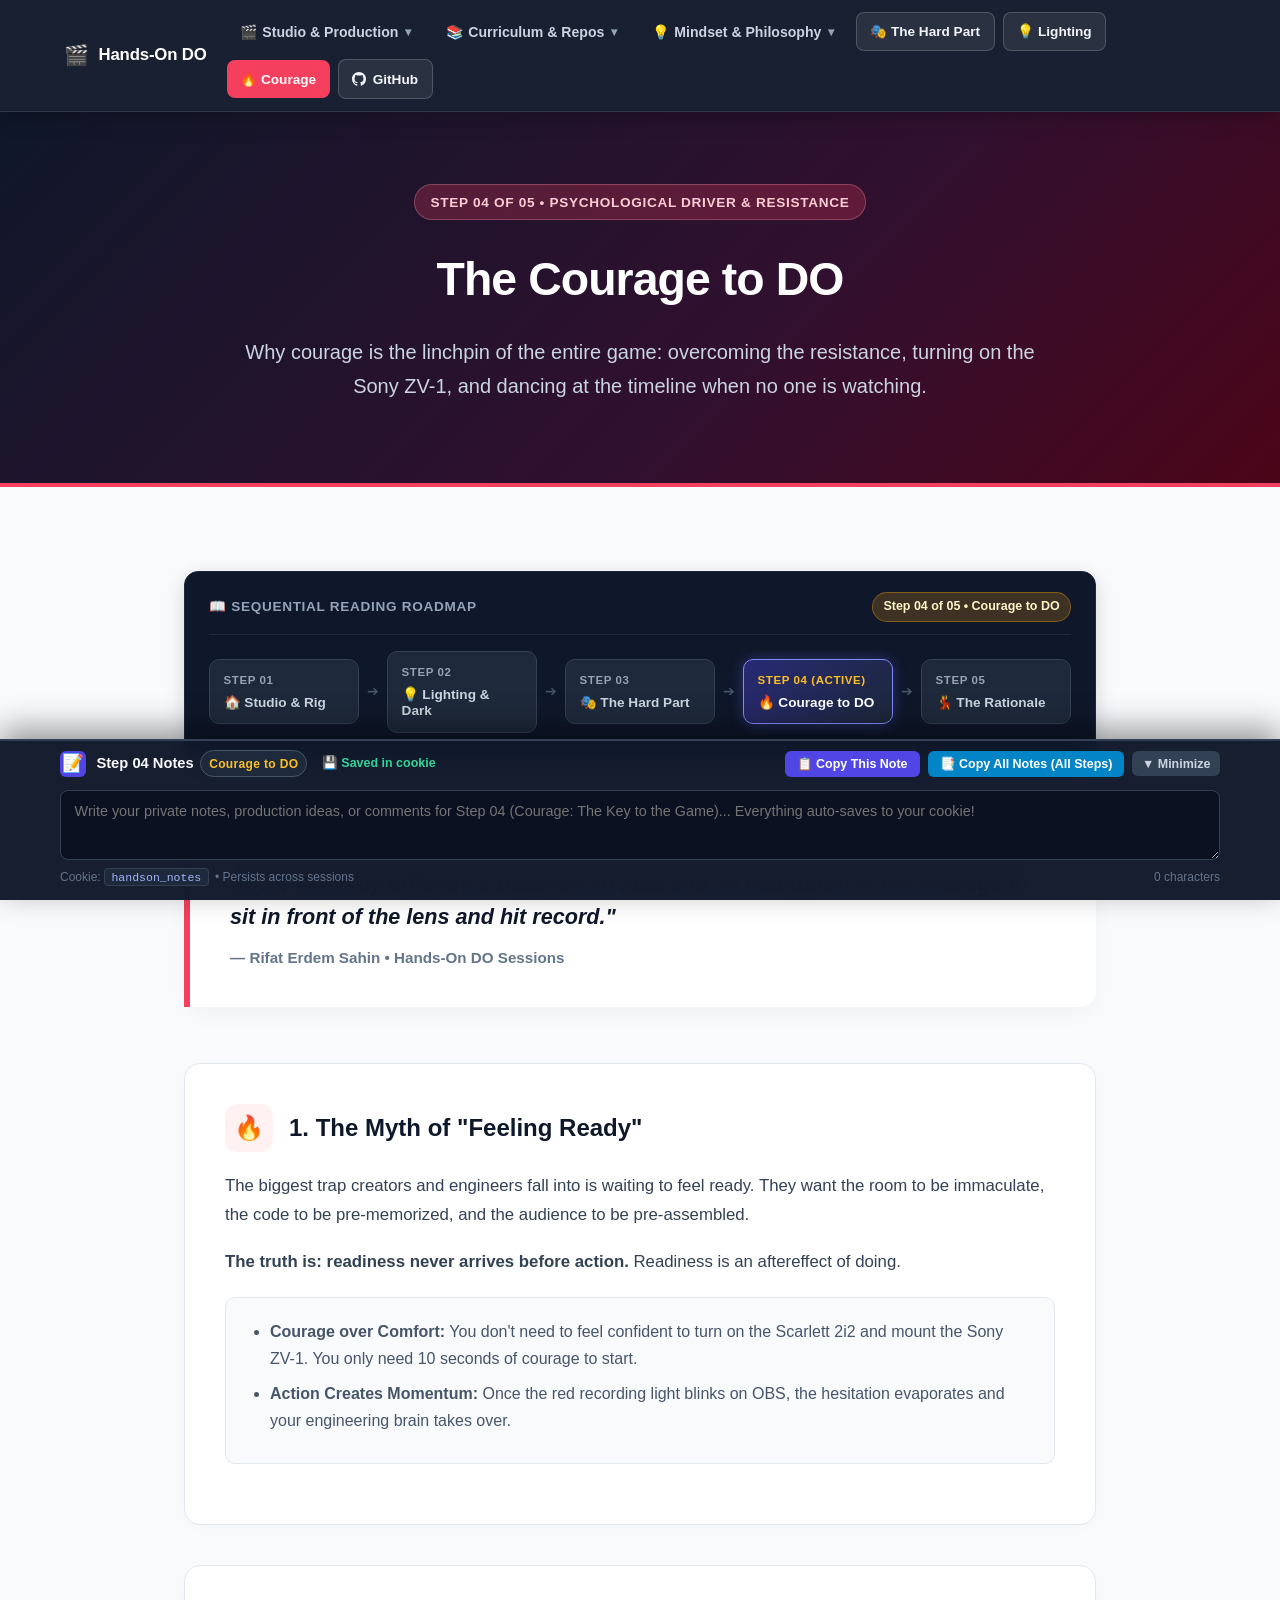
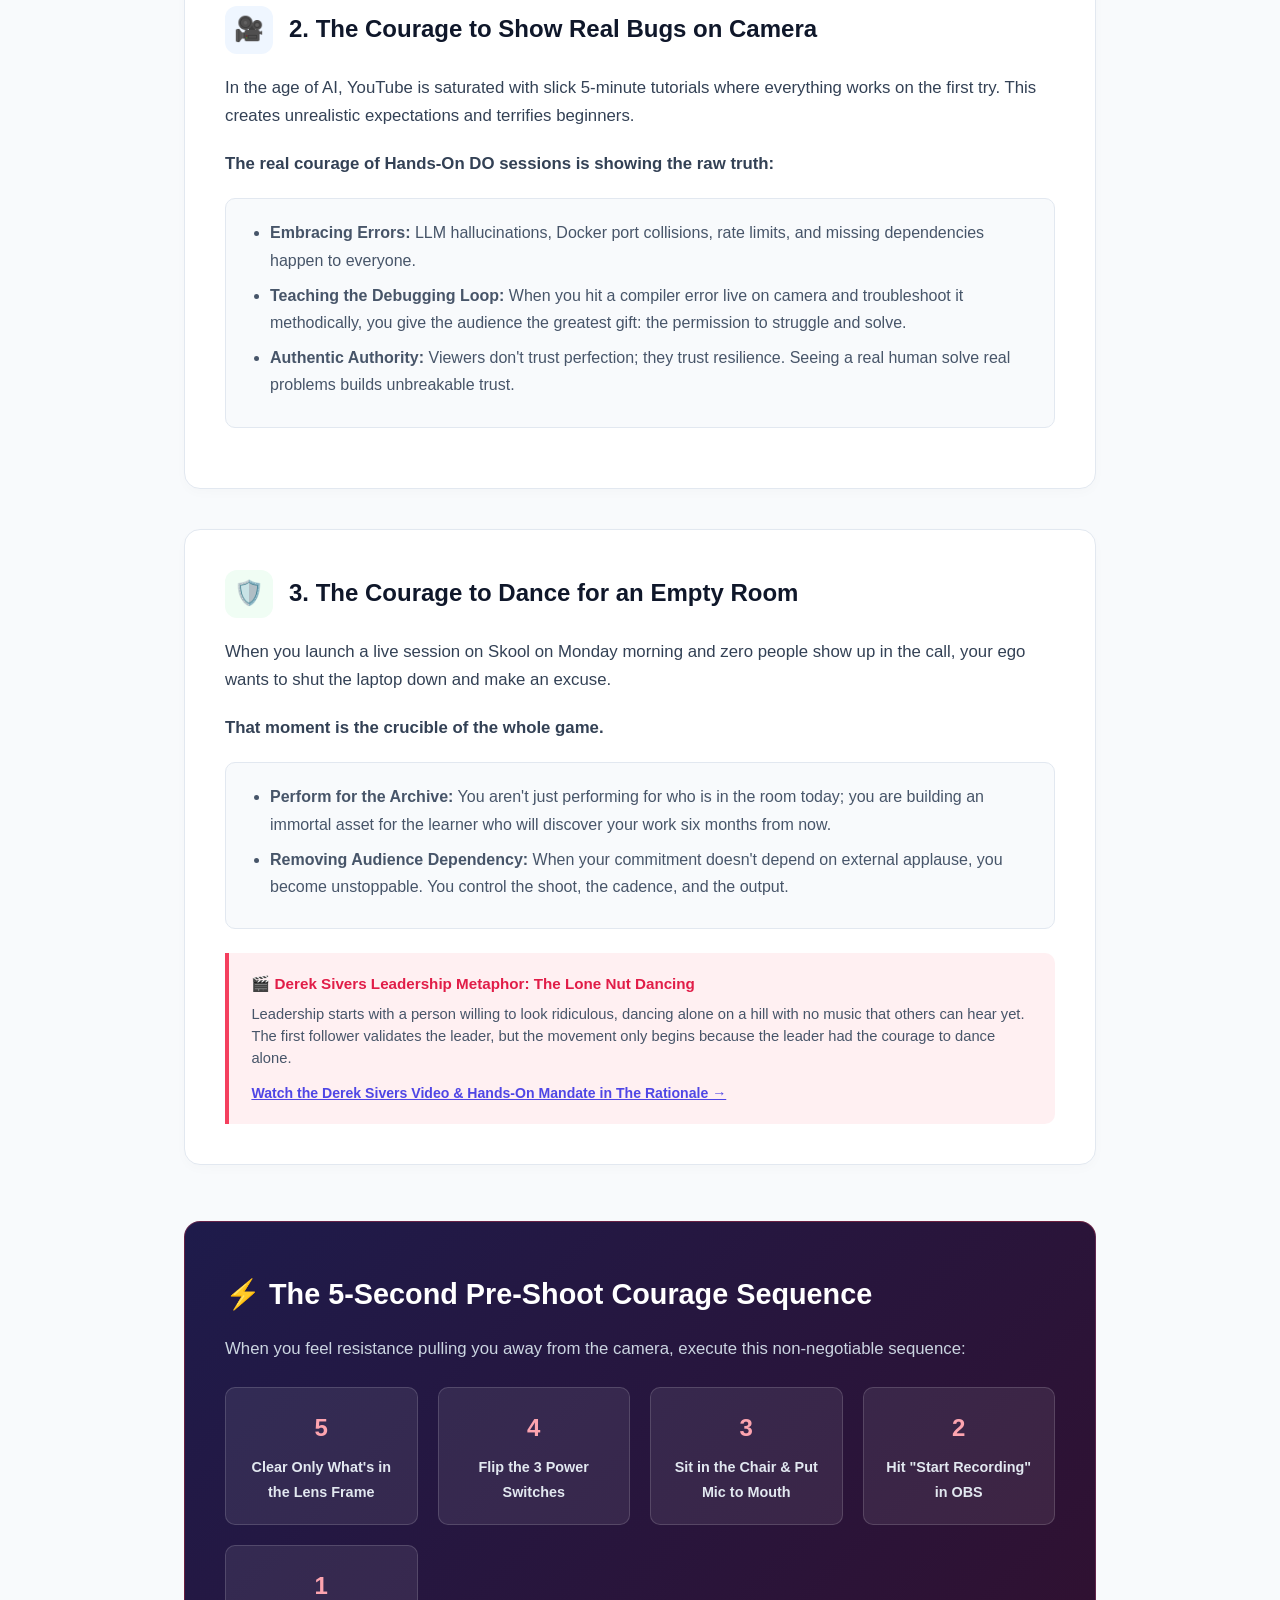
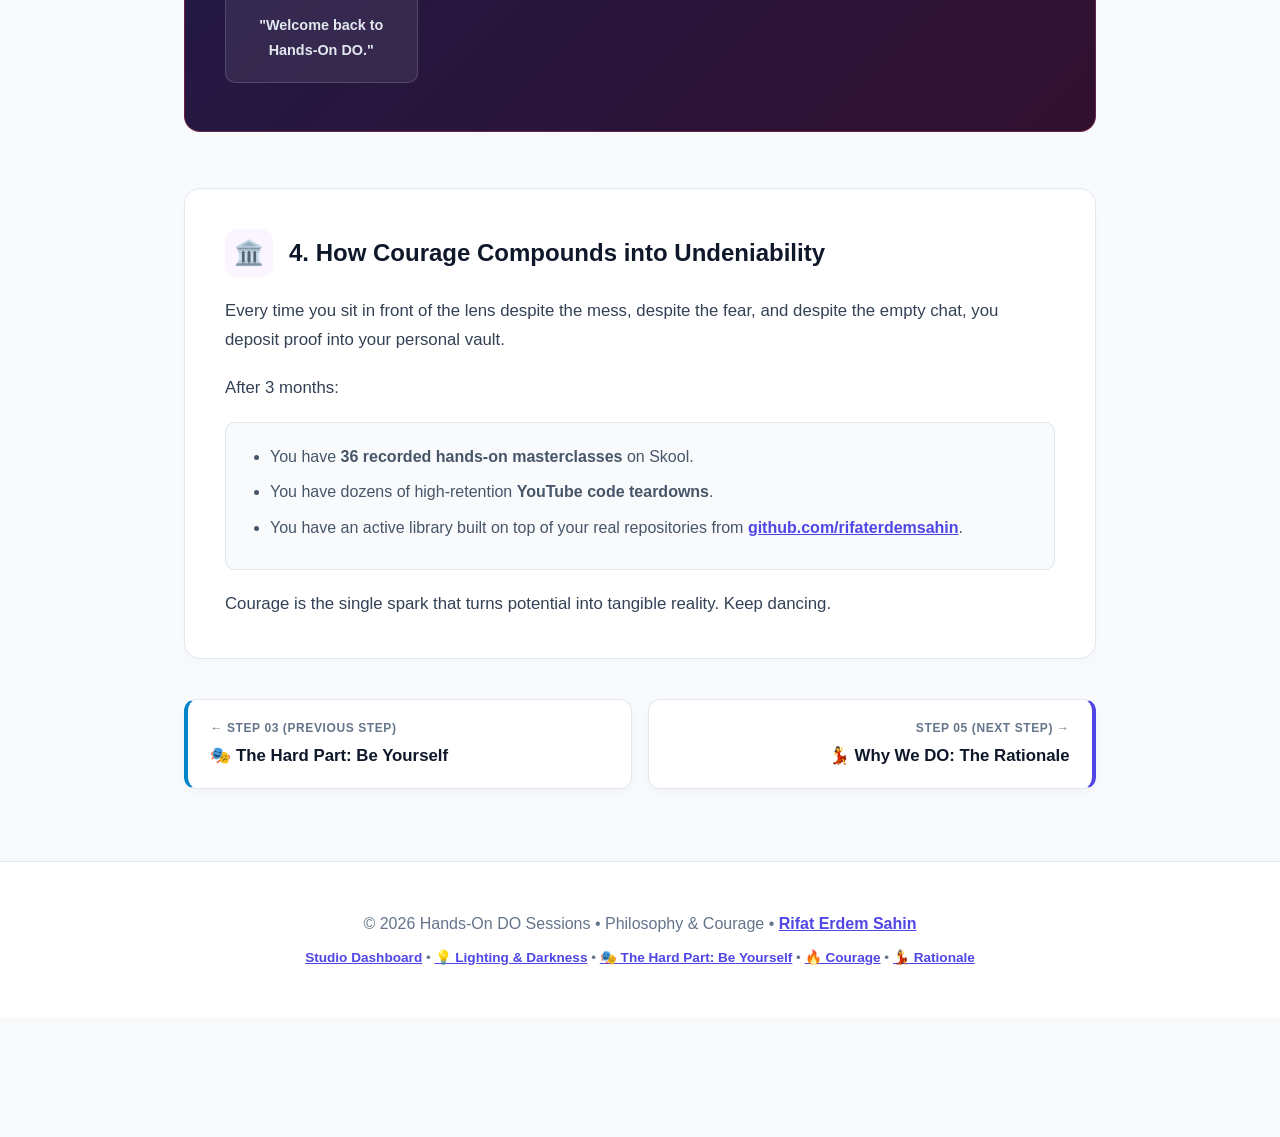
==== commit 1b8ad7e3: "Embed Derek Sivers dancing leader video and add hands-on authenticity pillars" ====
--- a/courage.html
+++ b/courage.html
@@ -585,6 +585,16 @@
                     <li><strong>Removing Audience Dependency:</strong> When your commitment doesn't depend on external applause, you become unstoppable. You control the shoot, the cadence, and the output.</li>
                 </ul>
             </div>
+
+            <div style="background: rgba(244, 63, 94, 0.08); border-left: 4px solid #f43f5e; padding: 1.1rem 1.4rem; border-radius: 0 10px 10px 0; margin-top: 1.5rem;">
+                <p style="margin-bottom: 0.4rem; font-weight: 700; color: #e11d48; font-size: 0.95rem;">🎬 Derek Sivers Leadership Metaphor: The Lone Nut Dancing</p>
+                <p style="font-size: 0.92rem; color: #475569; margin-bottom: 0.6rem; line-height: 1.5;">
+                    Leadership starts with a person willing to look ridiculous, dancing alone on a hill with no music that others can hear yet. The first follower validates the leader, but the movement only begins because the leader had the courage to dance alone.
+                </p>
+                <a href="rationale.html#dancing-leader" style="font-size: 0.88rem; font-weight: 700; color: var(--primary); text-decoration: underline;">
+                    Watch the Derek Sivers Video &amp; Hands-On Mandate in The Rationale &rarr;
+                </a>
+            </div>
         </div>
 
         <!-- The 5-Second Rule Box -->
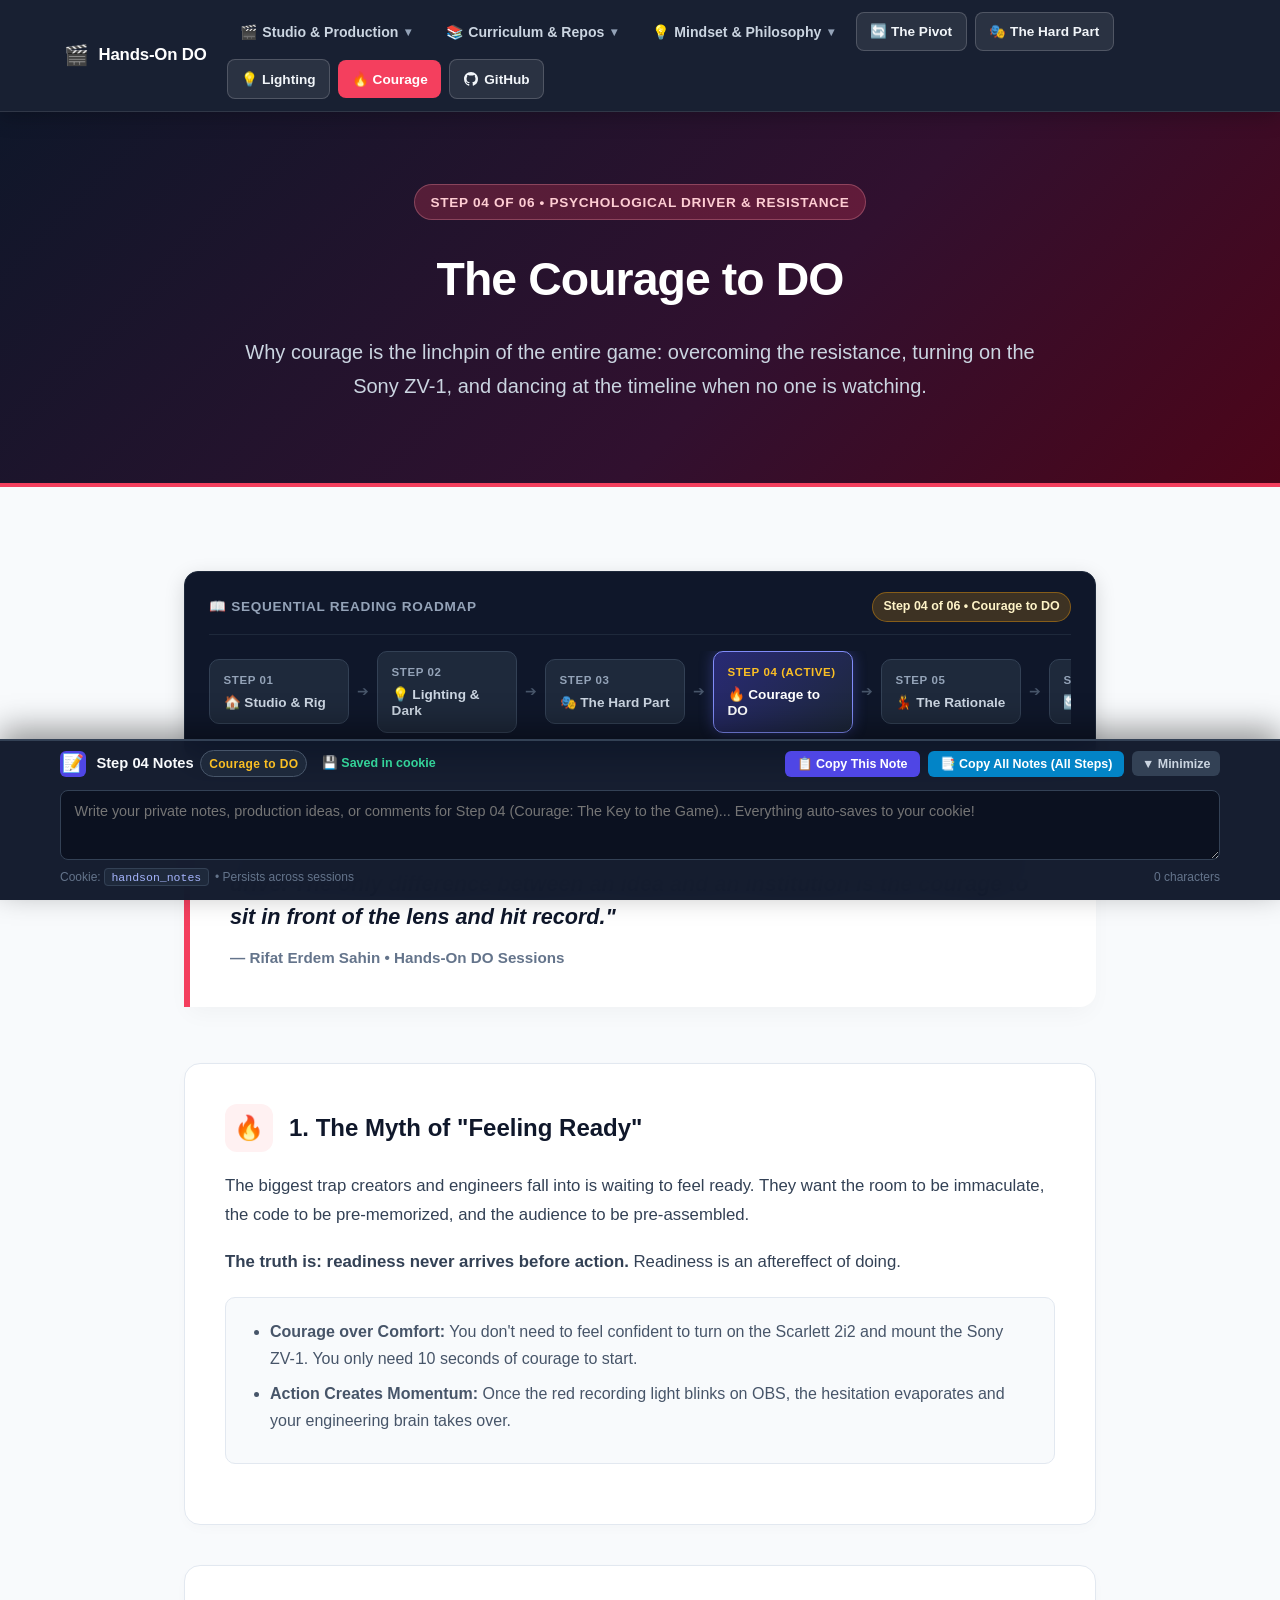
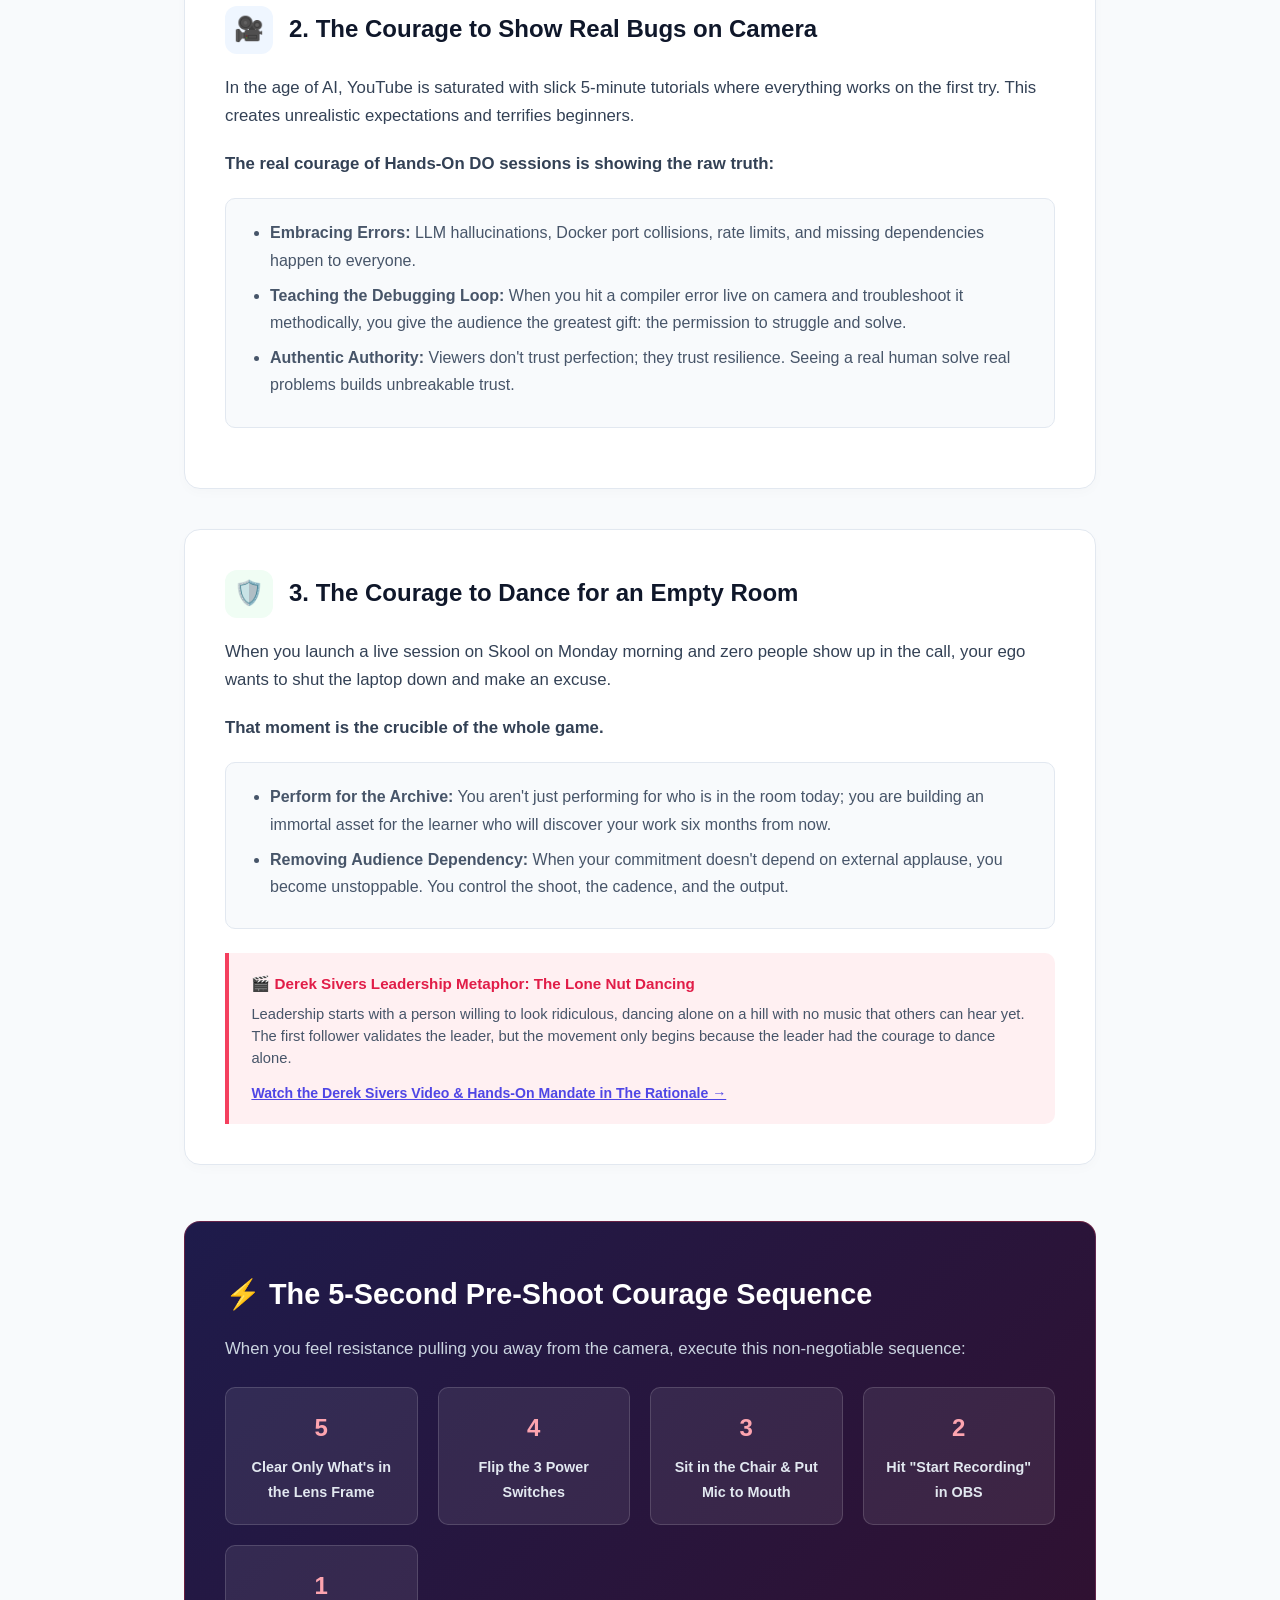
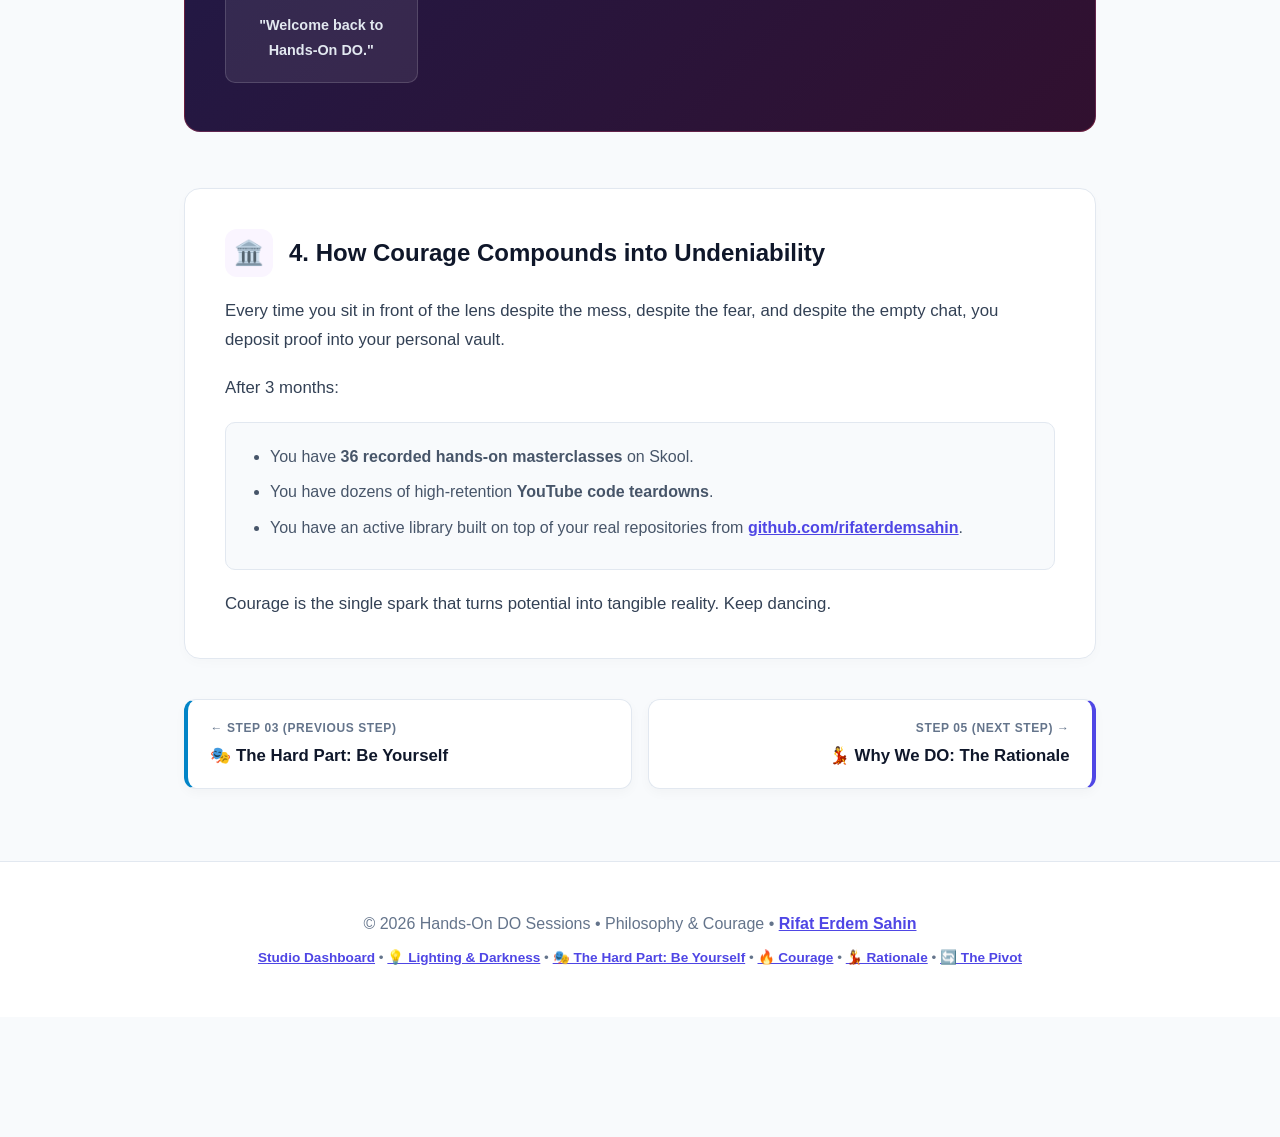
==== commit 896de359: "Add Step 06 pivot.html documenting pivot from unrecorded 1-on-1s to 3-tier asynchronous vault" ====
--- a/courage.html
+++ b/courage.html
@@ -459,10 +459,12 @@
                         <a href="rationale.html" class="dropdown-item">💃 The "Keep Dancing" Rationale</a>
                         <a href="hard-part.html" class="dropdown-item">🎭 The Hard Part: Be Yourself</a>
                         <a href="courage.html" class="dropdown-item" style="color: #fda4af; font-weight: 700;">🔥 Courage: The Key to the Game</a>
+                        <a href="pivot.html" class="dropdown-item">🔄 The 1-on-1 Pivot</a>
                     </div>
                 </div>
 
                 <!-- Direct Action Buttons -->
+                <a href="pivot.html" class="nav-pill-btn gh-btn">🔄 The Pivot</a>
                 <a href="hard-part.html" class="nav-pill-btn gh-btn">🎭 The Hard Part</a>
                 <a href="lighting.html" class="nav-pill-btn gh-btn">💡 Lighting</a>
                 <a href="courage.html" class="nav-pill-btn highlight-btn">🔥 Courage</a>
@@ -475,7 +477,7 @@
     </nav>
 
     <header>
-        <div class="header-badge">Step 04 of 05 • Psychological Driver &amp; Resistance</div>
+        <div class="header-badge">Step 04 of 06 • Psychological Driver &amp; Resistance</div>
         <h1>The Courage to DO</h1>
         <p>Why courage is the linchpin of the entire game: overcoming the resistance, turning on the Sony ZV-1, and dancing at the timeline when no one is watching.</p>
     </header>
@@ -488,7 +490,7 @@
                 <div class="stepper-heading">
                     <span>📖 Sequential Reading Roadmap</span>
                 </div>
-                <span class="stepper-current-badge">Step 04 of 05 • Courage to DO</span>
+                <span class="stepper-current-badge">Step 04 of 06 • Courage to DO</span>
             </div>
             <div class="stepper-timeline">
                 <a href="index.html" class="step-card">
@@ -514,6 +516,11 @@
                 <a href="rationale.html" class="step-card">
                     <span class="step-card-num">Step 05</span>
                     <span class="step-card-title">💃 The Rationale</span>
+                </a>
+                <span class="step-arrow-divider">➔</span>
+                <a href="pivot.html" class="step-card">
+                    <span class="step-card-num">Step 06</span>
+                    <span class="step-card-title">🔄 The Pivot</span>
                 </a>
             </div>
         </div>
@@ -670,7 +677,8 @@
             <a href="lighting.html" style="color: var(--primary); font-weight: 600;">💡 Lighting &amp; Darkness</a> &bull;
             <a href="hard-part.html" style="color: var(--primary); font-weight: 600;">🎭 The Hard Part: Be Yourself</a> &bull;
             <a href="courage.html" style="color: var(--primary); font-weight: 600;">🔥 Courage</a> &bull;
-            <a href="rationale.html" style="color: var(--primary); font-weight: 600;">💃 Rationale</a>
+            <a href="rationale.html" style="color: var(--primary); font-weight: 600;">💃 Rationale</a> &bull;
+            <a href="pivot.html" style="color: var(--primary); font-weight: 600;">🔄 The Pivot</a>
         </p>
     </footer>
 
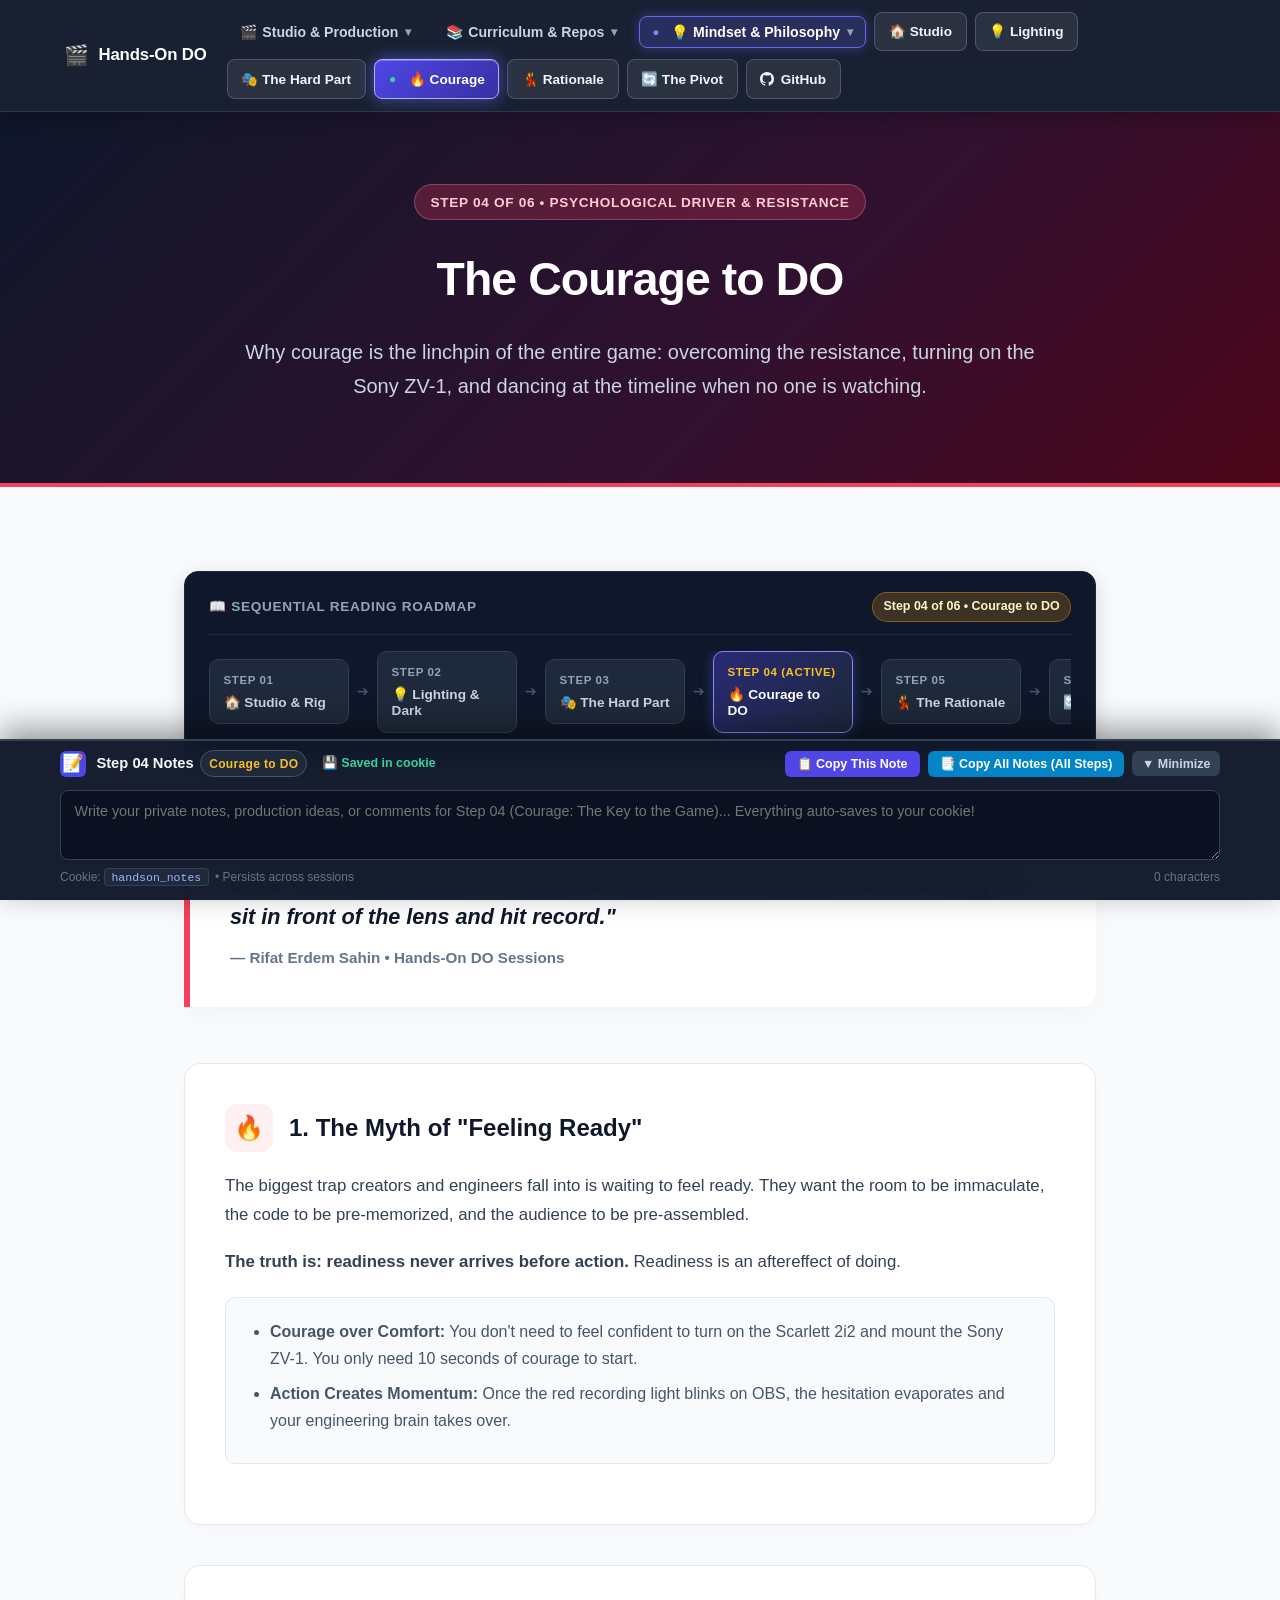
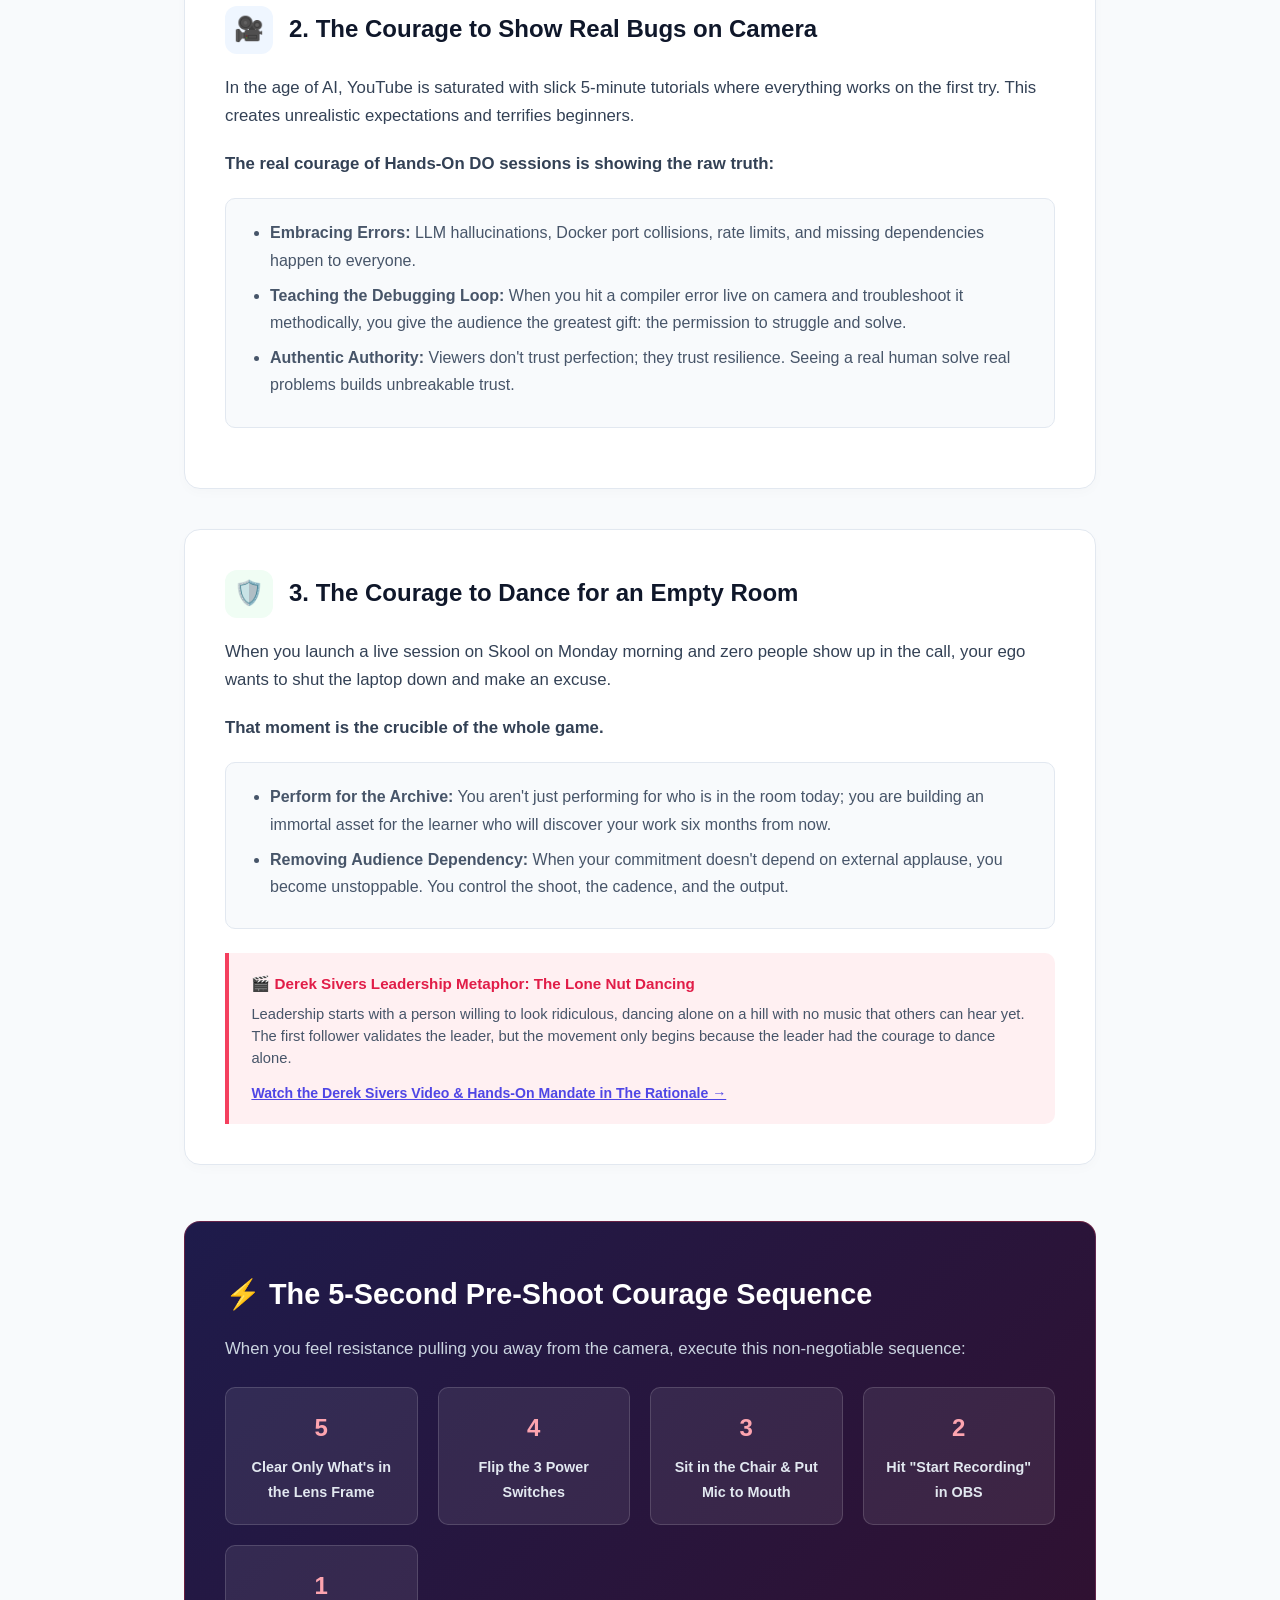
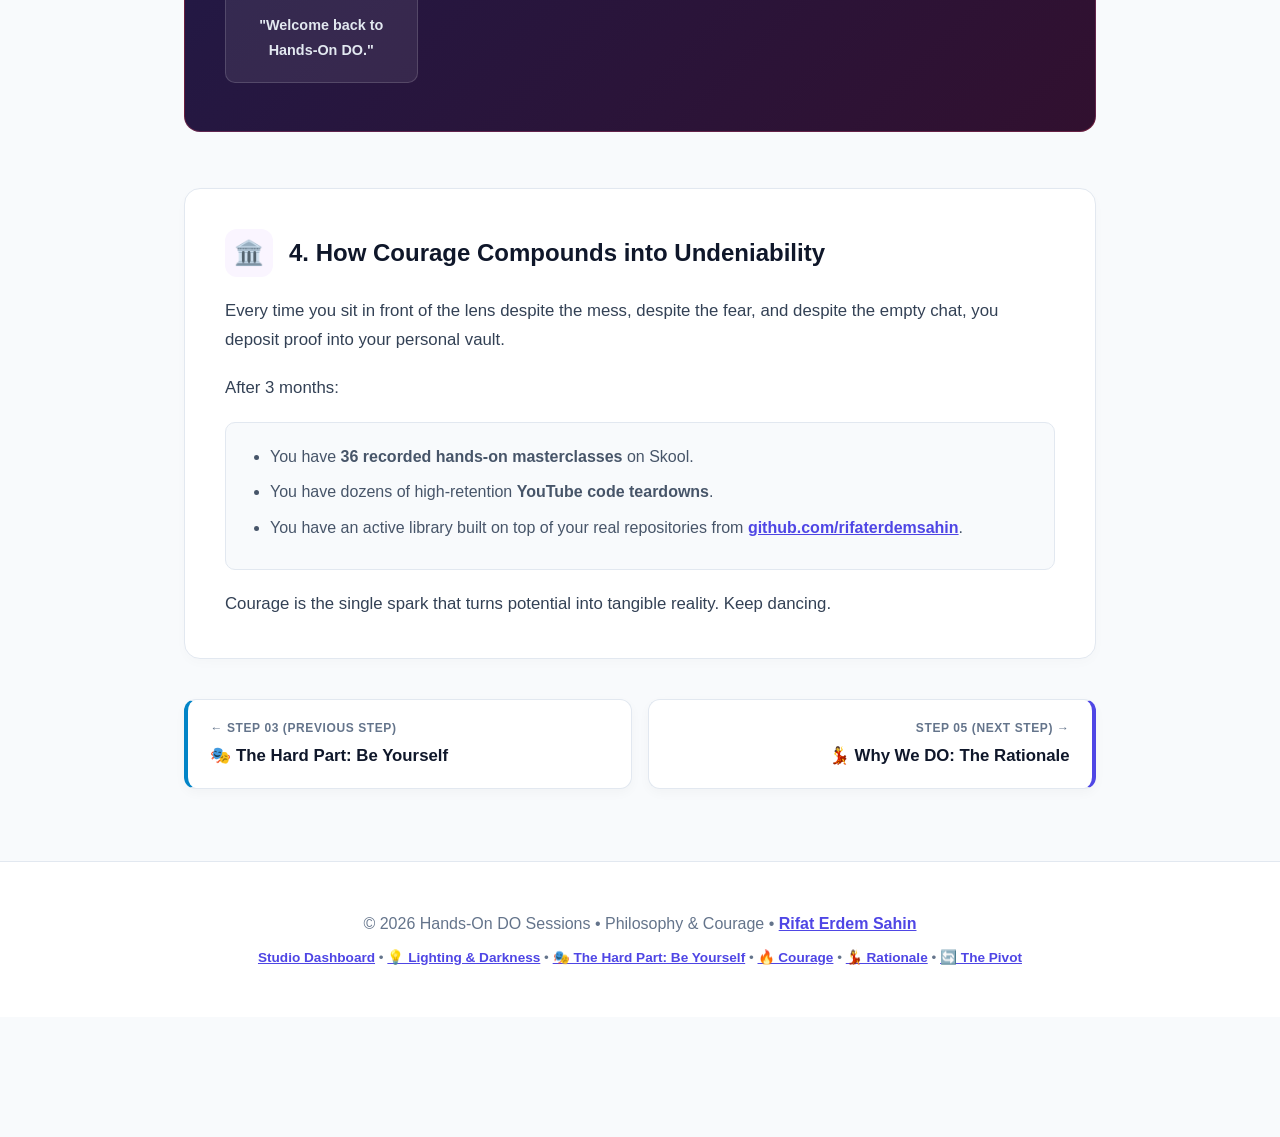
==== commit c7ad9f58: "Highlight active page in top menu and add Mac Pro Work Recording reminder" ====
--- a/courage.html
+++ b/courage.html
@@ -458,16 +458,18 @@
                     <div class="dropdown-menu">
                         <a href="rationale.html" class="dropdown-item">💃 The "Keep Dancing" Rationale</a>
                         <a href="hard-part.html" class="dropdown-item">🎭 The Hard Part: Be Yourself</a>
-                        <a href="courage.html" class="dropdown-item" style="color: #fda4af; font-weight: 700;">🔥 Courage: The Key to the Game</a>
+                        <a href="courage.html" class="dropdown-item nav-item-active">🔥 Courage: The Key to the Game</a>
                         <a href="pivot.html" class="dropdown-item">🔄 The 1-on-1 Pivot</a>
                     </div>
                 </div>
 
-                <!-- Direct Action Buttons -->
+                <!-- Standalone Action Buttons (All 6 Steps + GitHub) -->
+                <a href="index.html" class="nav-pill-btn gh-btn">🏠 Studio</a>
+                <a href="lighting.html" class="nav-pill-btn gh-btn">💡 Lighting</a>
+                <a href="hard-part.html" class="nav-pill-btn gh-btn">🎭 The Hard Part</a>
+                <a href="courage.html" class="nav-pill-btn gh-btn nav-item-active">🔥 Courage</a>
+                <a href="rationale.html" class="nav-pill-btn gh-btn">💃 Rationale</a>
                 <a href="pivot.html" class="nav-pill-btn gh-btn">🔄 The Pivot</a>
-                <a href="hard-part.html" class="nav-pill-btn gh-btn">🎭 The Hard Part</a>
-                <a href="lighting.html" class="nav-pill-btn gh-btn">💡 Lighting</a>
-                <a href="courage.html" class="nav-pill-btn highlight-btn">🔥 Courage</a>
                 <a href="https://github.com/rifaterdemsahin" target="_blank" class="nav-pill-btn gh-btn">
                     <svg width="14" height="14" viewBox="0 0 16 16" fill="currentColor"><path d="M8 0C3.58 0 0 3.58 0 8c0 3.54 2.29 6.53 5.47 7.59.4.07.55-.17.55-.38 0-.19-.01-.82-.01-1.49-2.01.37-2.53-.49-2.69-.94-.09-.23-.48-.94-.82-1.13-.28-.15-.68-.52-.01-.53.63-.01 1.08.58 1.23.82.72 1.21 1.87.87 2.33.66.07-.52.28-.87.51-1.07-1.78-.2-3.64-.89-3.64-3.95 0-.87.31-1.59.82-2.15-.08-.2-.36-1.02.08-2.12 0 0 .67-.21 2.2.82.64-.18 1.32-.27 2-.27.68 0 1.36.09 2 .27 1.53-1.04 2.2-.82 2.2-.82.44 1.1.16 1.92.08 2.12.51.56.82 1.27.82 2.15 0 3.07-1.87 3.75-3.65 3.95.29.25.54.73.54 1.48 0 1.07-.01 1.93-.01 2.2 0 .21.15.46.55.38A8.013 8.013 0 0016 8c0-4.42-3.58-8-8-8z"/></svg>
                     GitHub
--- a/notes-bar.css
+++ b/notes-bar.css
@@ -403,3 +403,144 @@
         flex-direction: column;
     }
 }
+
+/* ==========================================================================
+   Task 1: Active Top Menu Highlights (When in a page, highlight in top menu)
+   ========================================================================== */
+.nav-brand.nav-item-active {
+    color: #a5b4fc !important;
+    text-shadow: 0 0 14px rgba(129, 140, 248, 0.7);
+}
+
+.nav-pill-btn.nav-item-active {
+    background: linear-gradient(135deg, #4f46e5 0%, #3730a3 100%) !important;
+    color: #ffffff !important;
+    border: 1px solid #a5b4fc !important;
+    box-shadow: 0 0 16px rgba(99, 102, 241, 0.65), inset 0 1px 0 rgba(255, 255, 255, 0.25) !important;
+    font-weight: 700 !important;
+    position: relative;
+    padding-left: 0.9rem !important;
+}
+
+.nav-pill-btn.nav-item-active::before {
+    content: "●";
+    display: inline-block;
+    color: #34d399;
+    margin-right: 0.38rem;
+    font-size: 0.75rem;
+    animation: activePulse 2s infinite ease-in-out;
+}
+
+@keyframes activePulse {
+    0%, 100% { opacity: 1; transform: scale(1); }
+    50% { opacity: 0.35; transform: scale(0.85); }
+}
+
+.nav-drop-btn.nav-dropdown-active {
+    border-color: #6366f1 !important;
+    background: rgba(99, 102, 241, 0.22) !important;
+    color: #ffffff !important;
+    box-shadow: 0 0 12px rgba(99, 102, 241, 0.4);
+    font-weight: 700 !important;
+}
+
+.nav-drop-btn.nav-dropdown-active::before {
+    content: "●";
+    display: inline-block;
+    color: #818cf8;
+    margin-right: 0.35rem;
+    font-size: 0.7rem;
+    animation: activePulse 2s infinite ease-in-out;
+}
+
+.dropdown-item.nav-item-active {
+    background: rgba(99, 102, 241, 0.28) !important;
+    color: #c7d2fe !important;
+    font-weight: 700 !important;
+    border-left: 3px solid #818cf8 !important;
+    padding-left: 1.15rem !important;
+}
+
+.dropdown-item.nav-item-active::after {
+    content: " (Active)";
+    font-size: 0.72rem;
+    color: #34d399;
+    font-weight: 700;
+    margin-left: 0.45rem;
+}
+
+/* ==========================================================================
+   Task 2: Mac Pro Work Recording Reminder Banner & Helpers
+   ========================================================================== */
+.mac-pro-reminder-banner {
+    background: linear-gradient(135deg, #1e1b4b 0%, #0f172a 100%);
+    border: 2px solid #6366f1;
+    border-radius: 14px;
+    padding: 1.5rem 1.75rem;
+    margin-bottom: 2.25rem;
+    color: white;
+    display: flex;
+    align-items: center;
+    gap: 1.25rem;
+    box-shadow: 0 8px 24px rgba(79, 70, 229, 0.22);
+}
+
+.mac-pro-reminder-icon {
+    font-size: 2.4rem;
+    background: rgba(99, 102, 241, 0.25);
+    border: 1px solid rgba(165, 180, 252, 0.3);
+    width: 64px;
+    height: 64px;
+    border-radius: 12px;
+    display: flex;
+    align-items: center;
+    justify-content: center;
+    flex-shrink: 0;
+}
+
+.mac-pro-reminder-content {
+    flex: 1;
+}
+
+.mac-pro-reminder-badge {
+    display: inline-flex;
+    align-items: center;
+    gap: 0.4rem;
+    background: #e11d48;
+    color: white;
+    font-size: 0.75rem;
+    font-weight: 800;
+    text-transform: uppercase;
+    letter-spacing: 0.06em;
+    padding: 0.25rem 0.65rem;
+    border-radius: 9999px;
+    margin-bottom: 0.5rem;
+}
+
+.mac-pro-reminder-title {
+    font-size: 1.35rem;
+    font-weight: 800;
+    color: #ffffff;
+    margin-bottom: 0.35rem;
+    letter-spacing: -0.01em;
+}
+
+.mac-pro-reminder-desc {
+    color: #cbd5e1;
+    font-size: 0.95rem;
+    line-height: 1.55;
+}
+
+.notes-header-reminder-pill {
+    background: rgba(245, 158, 11, 0.2);
+    border: 1px solid rgba(245, 158, 11, 0.4);
+    color: #fbbf24;
+    font-size: 0.75rem;
+    font-weight: 700;
+    padding: 0.2rem 0.55rem;
+    border-radius: 9999px;
+    display: inline-flex;
+    align-items: center;
+    gap: 0.3rem;
+}
+
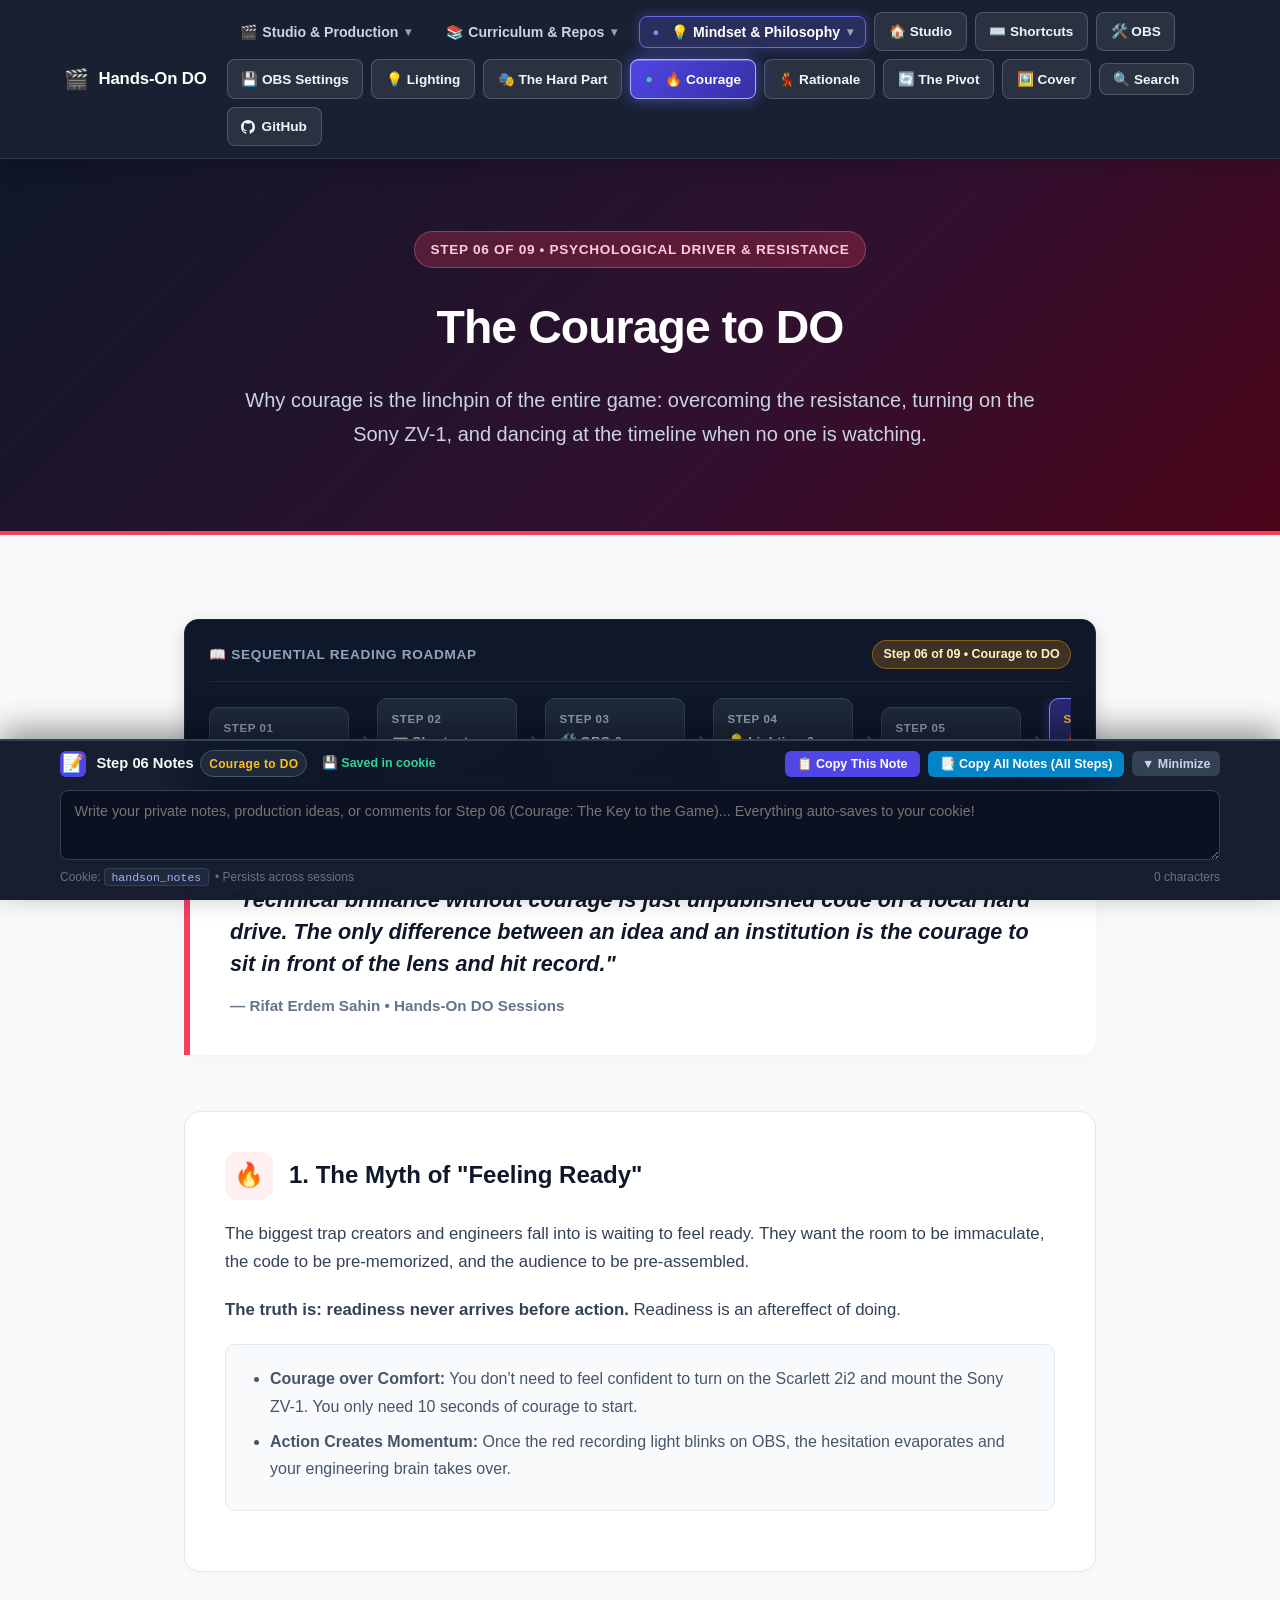
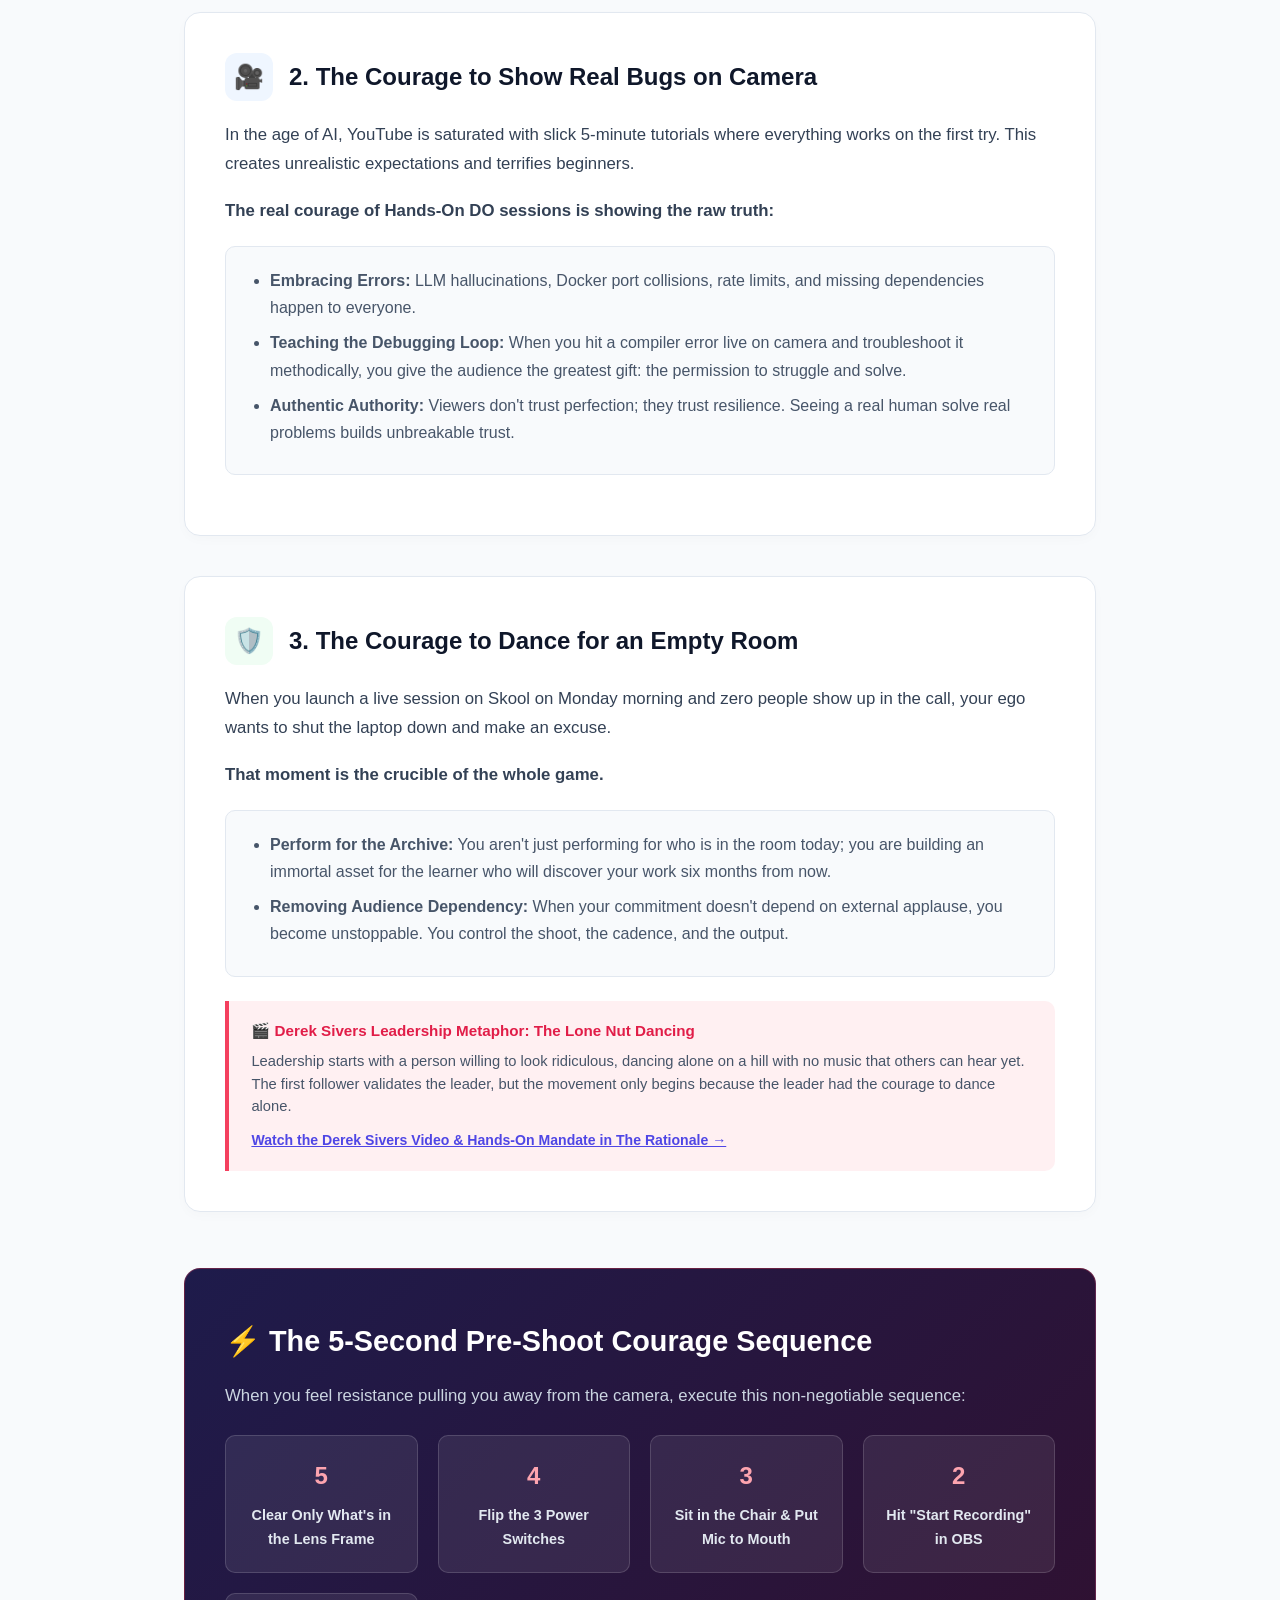
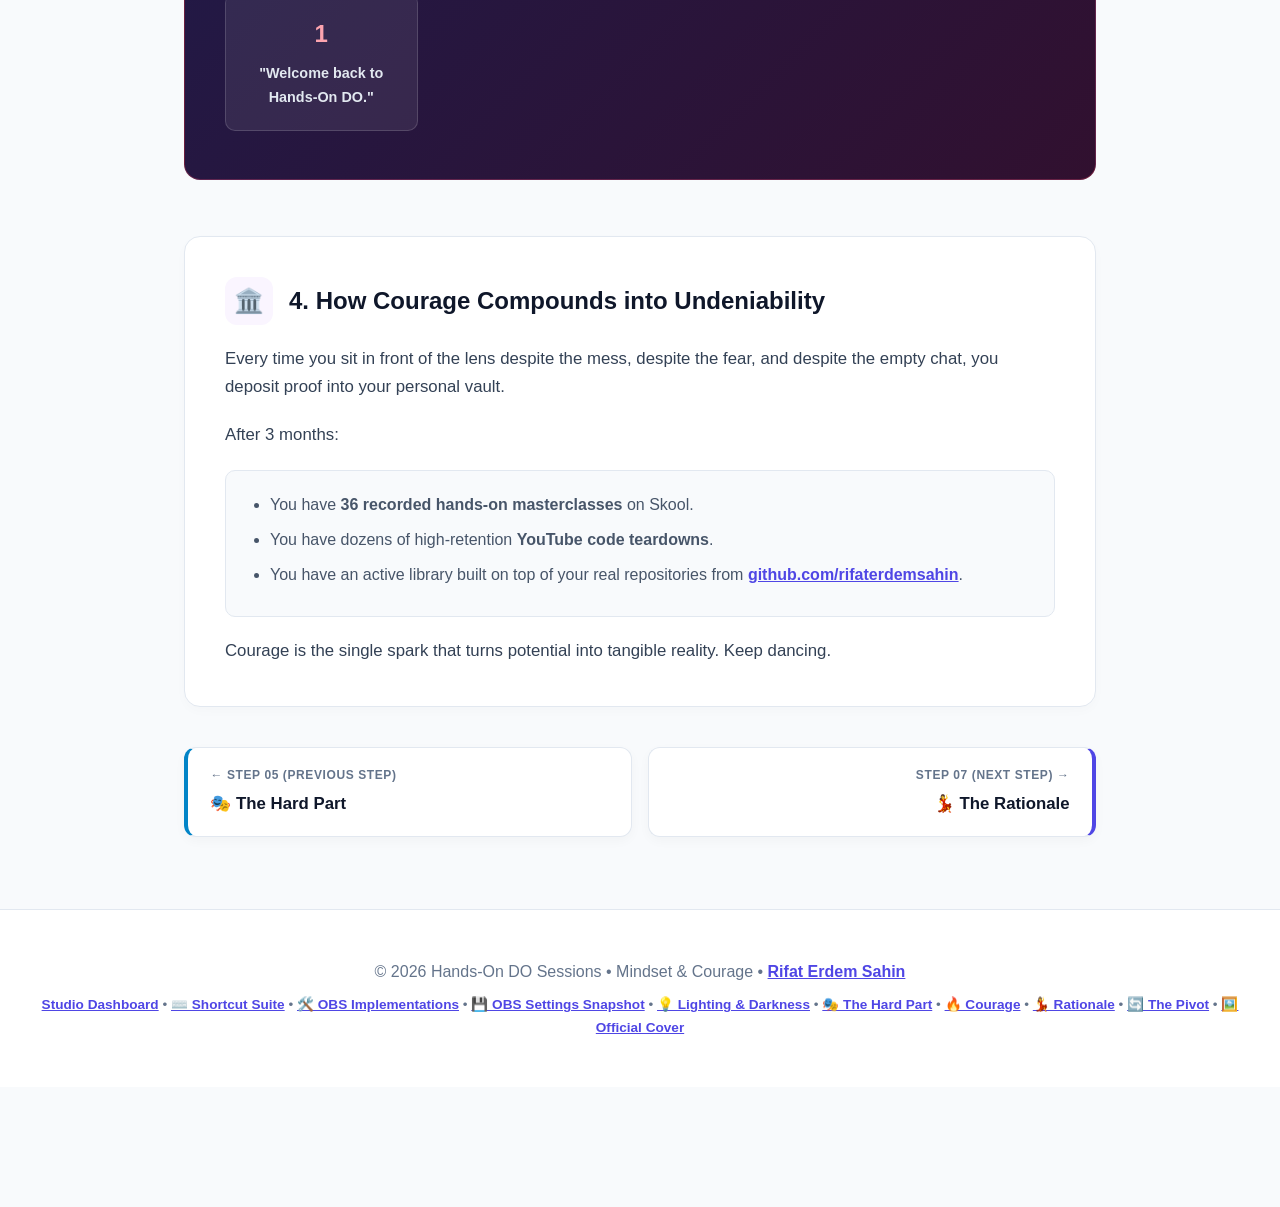
==== commit dcdc7973: "Render the OBS settings snapshot as a Step 03 companion page Adds obs-settings.html explaining every" ====
--- a/courage.html
+++ b/courage.html
@@ -5,6 +5,7 @@
     <meta name="viewport" content="width=device-width, initial-scale=1.0">
     <title>The Courage to DO: Why Courage Is Key | Hands-On DO Sessions</title>
     <link rel="stylesheet" href="notes-bar.css">
+    <link rel="stylesheet" href="site-search.css">
     <style>
         :root {
             --primary: #4F46E5;
@@ -428,7 +429,12 @@
                     </button>
                     <div class="dropdown-menu">
                         <a href="index.html" class="dropdown-item">🏠 Studio Dashboard</a>
+                        <a href="shortcuts.html" class="dropdown-item">⌨️ Complete Shortcut Suite</a>
+                        <a href="obs-implementations.html" class="dropdown-item">🛠️ OBS Implementations &amp; Scenes</a>
+                        <a href="obs-settings.html" class="dropdown-item">💾 OBS Settings Snapshot</a>
                         <a href="lighting.html" class="dropdown-item">💡 A-Roll Lighting &amp; Darkness</a>
+                        <a href="cover.html" class="dropdown-item">🖼️ Official Cover (1460x752)</a>
+                        <a href="index.html#confidence-monitor" class="dropdown-item">🖥️ TV Confidence Monitor</a>
                         <a href="index.html#footage-setup" class="dropdown-item">🎥 Background &amp; Footage Setup</a>
                         <a href="index.html#checklist" class="dropdown-item">📋 5-Stage Pre-Shoot Checklist</a>
                         <a href="index.html#assistant" class="dropdown-item">🤖 Production Assistant Guide</a>
@@ -445,6 +451,7 @@
                         <a href="index.html#thought-process" class="dropdown-item">🧠 The Age of AI Thought Process</a>
                         <a href="index.html#repos" class="dropdown-item">📦 Featured GitHub Repos</a>
                         <a href="index.html#schedule" class="dropdown-item">📅 3-Day Shoot Cadence</a>
+                        <a href="index.html#curriculum" class="dropdown-item">📚 Modular Curriculum Blueprint</a>
                         <a href="index.html#pipeline" class="dropdown-item">🚀 Skool + YouTube Pipeline</a>
                     </div>
                 </div>
@@ -463,13 +470,18 @@
                     </div>
                 </div>
 
-                <!-- Standalone Action Buttons (All 6 Steps + GitHub) -->
+                <!-- Standalone Action Buttons (All 9 Steps + Search + GitHub) -->
                 <a href="index.html" class="nav-pill-btn gh-btn">🏠 Studio</a>
+                <a href="shortcuts.html" class="nav-pill-btn gh-btn">⌨️ Shortcuts</a>
+                <a href="obs-implementations.html" class="nav-pill-btn gh-btn">🛠️ OBS</a>
+                <a href="obs-settings.html" class="nav-pill-btn gh-btn">💾 OBS Settings</a>
                 <a href="lighting.html" class="nav-pill-btn gh-btn">💡 Lighting</a>
                 <a href="hard-part.html" class="nav-pill-btn gh-btn">🎭 The Hard Part</a>
                 <a href="courage.html" class="nav-pill-btn gh-btn nav-item-active">🔥 Courage</a>
                 <a href="rationale.html" class="nav-pill-btn gh-btn">💃 Rationale</a>
                 <a href="pivot.html" class="nav-pill-btn gh-btn">🔄 The Pivot</a>
+                <a href="cover.html" class="nav-pill-btn gh-btn">🖼️ Cover</a>
+                <button type="button" id="site-search-trigger" class="nav-pill-btn gh-btn" aria-label="Search all site content">🔍 Search</button>
                 <a href="https://github.com/rifaterdemsahin" target="_blank" class="nav-pill-btn gh-btn">
                     <svg width="14" height="14" viewBox="0 0 16 16" fill="currentColor"><path d="M8 0C3.58 0 0 3.58 0 8c0 3.54 2.29 6.53 5.47 7.59.4.07.55-.17.55-.38 0-.19-.01-.82-.01-1.49-2.01.37-2.53-.49-2.69-.94-.09-.23-.48-.94-.82-1.13-.28-.15-.68-.52-.01-.53.63-.01 1.08.58 1.23.82.72 1.21 1.87.87 2.33.66.07-.52.28-.87.51-1.07-1.78-.2-3.64-.89-3.64-3.95 0-.87.31-1.59.82-2.15-.08-.2-.36-1.02.08-2.12 0 0 .67-.21 2.2.82.64-.18 1.32-.27 2-.27.68 0 1.36.09 2 .27 1.53-1.04 2.2-.82 2.2-.82.44 1.1.16 1.92.08 2.12.51.56.82 1.27.82 2.15 0 3.07-1.87 3.75-3.65 3.95.29.25.54.73.54 1.48 0 1.07-.01 1.93-.01 2.2 0 .21.15.46.55.38A8.013 8.013 0 0016 8c0-4.42-3.58-8-8-8z"/></svg>
                     GitHub
@@ -479,7 +491,7 @@
     </nav>
 
     <header>
-        <div class="header-badge">Step 04 of 06 • Psychological Driver &amp; Resistance</div>
+        <div class="header-badge">Step 06 of 09 • Psychological Driver &amp; Resistance</div>
         <h1>The Courage to DO</h1>
         <p>Why courage is the linchpin of the entire game: overcoming the resistance, turning on the Sony ZV-1, and dancing at the timeline when no one is watching.</p>
     </header>
@@ -492,7 +504,7 @@
                 <div class="stepper-heading">
                     <span>📖 Sequential Reading Roadmap</span>
                 </div>
-                <span class="stepper-current-badge">Step 04 of 06 • Courage to DO</span>
+                <span class="stepper-current-badge">Step 06 of 09 • Courage to DO</span>
             </div>
             <div class="stepper-timeline">
                 <a href="index.html" class="step-card">
@@ -500,29 +512,44 @@
                     <span class="step-card-title">🏠 Studio &amp; Rig</span>
                 </a>
                 <span class="step-arrow-divider">➔</span>
+                <a href="shortcuts.html" class="step-card">
+                    <span class="step-card-num">Step 02</span>
+                    <span class="step-card-title">⌨️ Shortcut Suite</span>
+                </a>
+                <span class="step-arrow-divider">➔</span>
+                <a href="obs-implementations.html" class="step-card">
+                    <span class="step-card-num">Step 03</span>
+                    <span class="step-card-title">🛠️ OBS & Scenes</span>
+                </a>
+                <span class="step-arrow-divider">➔</span>
                 <a href="lighting.html" class="step-card">
-                    <span class="step-card-num">Step 02</span>
+                    <span class="step-card-num">Step 04</span>
                     <span class="step-card-title">💡 Lighting &amp; Dark</span>
                 </a>
                 <span class="step-arrow-divider">➔</span>
                 <a href="hard-part.html" class="step-card">
-                    <span class="step-card-num">Step 03</span>
+                    <span class="step-card-num">Step 05</span>
                     <span class="step-card-title">🎭 The Hard Part</span>
                 </a>
                 <span class="step-arrow-divider">➔</span>
                 <a href="courage.html" class="step-card active">
-                    <span class="step-card-num">Step 04 (Active)</span>
+                    <span class="step-card-num">Step 06 (Active)</span>
                     <span class="step-card-title">🔥 Courage to DO</span>
                 </a>
                 <span class="step-arrow-divider">➔</span>
                 <a href="rationale.html" class="step-card">
-                    <span class="step-card-num">Step 05</span>
+                    <span class="step-card-num">Step 07</span>
                     <span class="step-card-title">💃 The Rationale</span>
                 </a>
                 <span class="step-arrow-divider">➔</span>
                 <a href="pivot.html" class="step-card">
-                    <span class="step-card-num">Step 06</span>
+                    <span class="step-card-num">Step 08</span>
                     <span class="step-card-title">🔄 The Pivot</span>
+                </a>
+                <span class="step-arrow-divider">➔</span>
+                <a href="cover.html" class="step-card">
+                    <span class="step-card-num">Step 09</span>
+                    <span class="step-card-title">🖼️ Official Cover</span>
                 </a>
             </div>
         </div>
@@ -536,7 +563,7 @@
         </div>
 
         <!-- Section 1: The Myth of Readiness -->
-        <div class="courage-card">
+        <div class="courage-card" id="myth-of-readiness">
             <div class="card-header">
                 <div class="icon-box icon-flame">🔥</div>
                 <h2>1. The Myth of "Feeling Ready"</h2>
@@ -556,7 +583,7 @@
         </div>
 
         <!-- Section 2: Courage to Show the Real Struggle -->
-        <div class="courage-card">
+        <div class="courage-card" id="real-bugs">
             <div class="card-header">
                 <div class="icon-box icon-camera">🎥</div>
                 <h2>2. The Courage to Show Real Bugs on Camera</h2>
@@ -577,7 +604,7 @@
         </div>
 
         <!-- Section 3: Dancing in an Empty Room -->
-        <div class="courage-card">
+        <div class="courage-card" id="empty-room">
             <div class="card-header">
                 <div class="icon-box icon-shield">🛡️</div>
                 <h2>3. The Courage to Dance for an Empty Room</h2>
@@ -607,7 +634,7 @@
         </div>
 
         <!-- The 5-Second Rule Box -->
-        <div class="rule-box">
+        <div class="rule-box" id="courage-sequence">
             <h2>⚡ The 5-Second Pre-Shoot Courage Sequence</h2>
             <p>When you feel resistance pulling you away from the camera, execute this non-negotiable sequence:</p>
             <div class="steps-row">
@@ -635,7 +662,7 @@
         </div>
 
         <!-- Section 4: Courage Compounds -->
-        <div class="courage-card">
+        <div class="courage-card" id="compounding">
             <div class="card-header">
                 <div class="icon-box icon-vault">🏛️</div>
                 <h2>4. How Courage Compounds into Undeniability</h2>
@@ -661,29 +688,34 @@
         <!-- Sequential Step Jump Controls -->
         <div class="step-nav-bar">
             <a href="hard-part.html" class="step-nav-btn prev-step">
-                <span class="step-nav-hint">← Step 03 (Previous Step)</span>
-                <span class="step-nav-label">🎭 The Hard Part: Be Yourself</span>
+                <span class="step-nav-hint">← Step 05 (Previous Step)</span>
+                <span class="step-nav-label">🎭 The Hard Part</span>
             </a>
             <a href="rationale.html" class="step-nav-btn next-step">
-                <span class="step-nav-hint">Step 05 (Next Step) →</span>
-                <span class="step-nav-label">💃 Why We DO: The Rationale</span>
+                <span class="step-nav-hint">Step 07 (Next Step) →</span>
+                <span class="step-nav-label">💃 The Rationale</span>
             </a>
         </div>
 
     </div>
 
     <footer>
-        <p>&copy; 2026 Hands-On DO Sessions &bull; Philosophy &amp; Courage &bull; <a href="https://github.com/rifaterdemsahin" target="_blank" style="color: var(--primary); font-weight: 600;">Rifat Erdem Sahin</a></p>
+        <p>&copy; 2026 Hands-On DO Sessions &bull; Mindset &amp; Courage &bull; <a href="https://github.com/rifaterdemsahin" target="_blank" style="color: var(--primary); font-weight: 600;">Rifat Erdem Sahin</a></p>
         <p style="margin-top: 0.5rem; font-size: 0.85rem;">
             <a href="index.html" style="color: var(--primary); font-weight: 600;">Studio Dashboard</a> &bull;
+            <a href="shortcuts.html" style="color: var(--primary); font-weight: 600;">⌨️ Shortcut Suite</a> &bull;
+            <a href="obs-implementations.html" style="color: var(--primary); font-weight: 600;">🛠️ OBS Implementations</a> &bull;
+            <a href="obs-settings.html" style="color: var(--primary); font-weight: 600;">💾 OBS Settings Snapshot</a> &bull;
             <a href="lighting.html" style="color: var(--primary); font-weight: 600;">💡 Lighting &amp; Darkness</a> &bull;
-            <a href="hard-part.html" style="color: var(--primary); font-weight: 600;">🎭 The Hard Part: Be Yourself</a> &bull;
+            <a href="hard-part.html" style="color: var(--primary); font-weight: 600;">🎭 The Hard Part</a> &bull;
             <a href="courage.html" style="color: var(--primary); font-weight: 600;">🔥 Courage</a> &bull;
             <a href="rationale.html" style="color: var(--primary); font-weight: 600;">💃 Rationale</a> &bull;
-            <a href="pivot.html" style="color: var(--primary); font-weight: 600;">🔄 The Pivot</a>
+            <a href="pivot.html" style="color: var(--primary); font-weight: 600;">🔄 The Pivot</a> &bull;
+            <a href="cover.html" style="color: var(--primary); font-weight: 600;">🖼️ Official Cover</a>
         </p>
     </footer>
 
     <script src="notes-bar.js" defer></script>
+    <script src="site-search.js" defer></script>
 </body>
 </html>
--- a/site-search.css
+++ b/site-search.css
@@ -0,0 +1,212 @@
+/* Hands-On DO Sessions — Site-Wide Search Overlay
+   Used with site-search.js + the 🔍 Search button injected into the shared nav. */
+
+.site-search-overlay {
+    position: fixed;
+    inset: 0;
+    z-index: 5000;
+    background: rgba(15, 23, 42, 0.72);
+    backdrop-filter: blur(6px);
+    -webkit-backdrop-filter: blur(6px);
+    display: flex;
+    align-items: flex-start;
+    justify-content: center;
+    padding: 8vh 1rem 2rem;
+}
+
+.site-search-overlay[hidden] {
+    display: none;
+}
+
+.site-search-panel {
+    width: 100%;
+    max-width: 720px;
+    background: #ffffff;
+    border-radius: 16px;
+    box-shadow: 0 40px 80px rgba(2, 6, 23, 0.5);
+    border: 1px solid #e2e8f0;
+    overflow: hidden;
+    display: flex;
+    flex-direction: column;
+    max-height: 78vh;
+}
+
+.site-search-head {
+    display: flex;
+    align-items: center;
+    gap: 0.5rem;
+    padding: 0.9rem 1rem;
+    border-bottom: 1px solid #e2e8f0;
+    background: #f8fafc;
+}
+
+.site-search-head-icon {
+    font-size: 1.1rem;
+    flex-shrink: 0;
+}
+
+#site-search-input {
+    flex: 1;
+    border: none;
+    outline: none;
+    background: transparent;
+    font-size: 1.05rem;
+    color: #0f172a;
+    padding: 0.35rem 0.25rem;
+    font-family: inherit;
+}
+
+#site-search-input::placeholder {
+    color: #94a3b8;
+}
+
+.site-search-close {
+    border: 1px solid #cbd5e1;
+    background: #ffffff;
+    color: #475569;
+    font-size: 0.75rem;
+    font-weight: 700;
+    border-radius: 6px;
+    padding: 0.3rem 0.55rem;
+    cursor: pointer;
+    font-family: inherit;
+}
+
+.site-search-close:hover {
+    background: #f1f5f9;
+    color: #0f172a;
+}
+
+.site-search-meta {
+    padding: 0.5rem 1.1rem;
+    font-size: 0.78rem;
+    color: #64748b;
+    border-bottom: 1px solid #f1f5f9;
+    background: #ffffff;
+}
+
+.site-search-results {
+    overflow-y: auto;
+    padding: 0.5rem;
+    flex: 1;
+}
+
+.site-search-result {
+    display: block;
+    text-decoration: none;
+    border-radius: 10px;
+    padding: 0.75rem 0.9rem;
+    border: 1px solid transparent;
+    transition: background 0.12s ease, border-color 0.12s ease;
+}
+
+.site-search-result:hover,
+.site-search-result.active {
+    background: #eef2ff;
+    border-color: #c7d2fe;
+}
+
+.site-search-result-top {
+    display: flex;
+    align-items: center;
+    gap: 0.5rem;
+    margin-bottom: 0.2rem;
+    flex-wrap: wrap;
+}
+
+.site-search-step {
+    background: #0f172a;
+    color: #e2e8f0;
+    font-size: 0.68rem;
+    font-weight: 800;
+    letter-spacing: 0.04em;
+    text-transform: uppercase;
+    border-radius: 9999px;
+    padding: 0.14rem 0.55rem;
+    white-space: nowrap;
+}
+
+.site-search-title {
+    font-size: 0.98rem;
+    font-weight: 700;
+    color: #0f172a;
+    line-height: 1.35;
+}
+
+.site-search-title mark {
+    background: #fde68a;
+    color: #78350f;
+    border-radius: 3px;
+    padding: 0 2px;
+}
+
+.site-search-desc {
+    font-size: 0.84rem;
+    color: #475569;
+    line-height: 1.45;
+    margin-top: 0.1rem;
+}
+
+.site-search-desc mark {
+    background: #fef3c7;
+    color: #92400e;
+    border-radius: 3px;
+    padding: 0 2px;
+}
+
+.site-search-page {
+    margin-left: auto;
+    font-size: 0.72rem;
+    color: #94a3b8;
+    font-weight: 600;
+    white-space: nowrap;
+}
+
+.site-search-empty {
+    text-align: center;
+    color: #64748b;
+    padding: 2.5rem 1rem;
+    font-size: 0.95rem;
+}
+
+.site-search-empty strong {
+    display: block;
+    font-size: 1.6rem;
+    margin-bottom: 0.4rem;
+}
+
+.site-search-foot {
+    padding: 0.55rem 1.1rem;
+    font-size: 0.74rem;
+    color: #94a3b8;
+    border-top: 1px solid #e2e8f0;
+    background: #f8fafc;
+    display: flex;
+    gap: 1rem;
+    flex-wrap: wrap;
+}
+
+.site-search-foot kbd {
+    background: #ffffff;
+    border: 1px solid #cbd5e1;
+    border-bottom-width: 2px;
+    border-radius: 5px;
+    padding: 0.05rem 0.35rem;
+    font-size: 0.7rem;
+    font-weight: 700;
+    color: #334155;
+    font-family: ui-monospace, SFMono-Regular, Menlo, monospace;
+}
+
+body.site-search-open {
+    overflow: hidden;
+}
+
+@media (max-width: 640px) {
+    .site-search-overlay {
+        padding: 4vh 0.6rem 1rem;
+    }
+    .site-search-page {
+        display: none;
+    }
+}
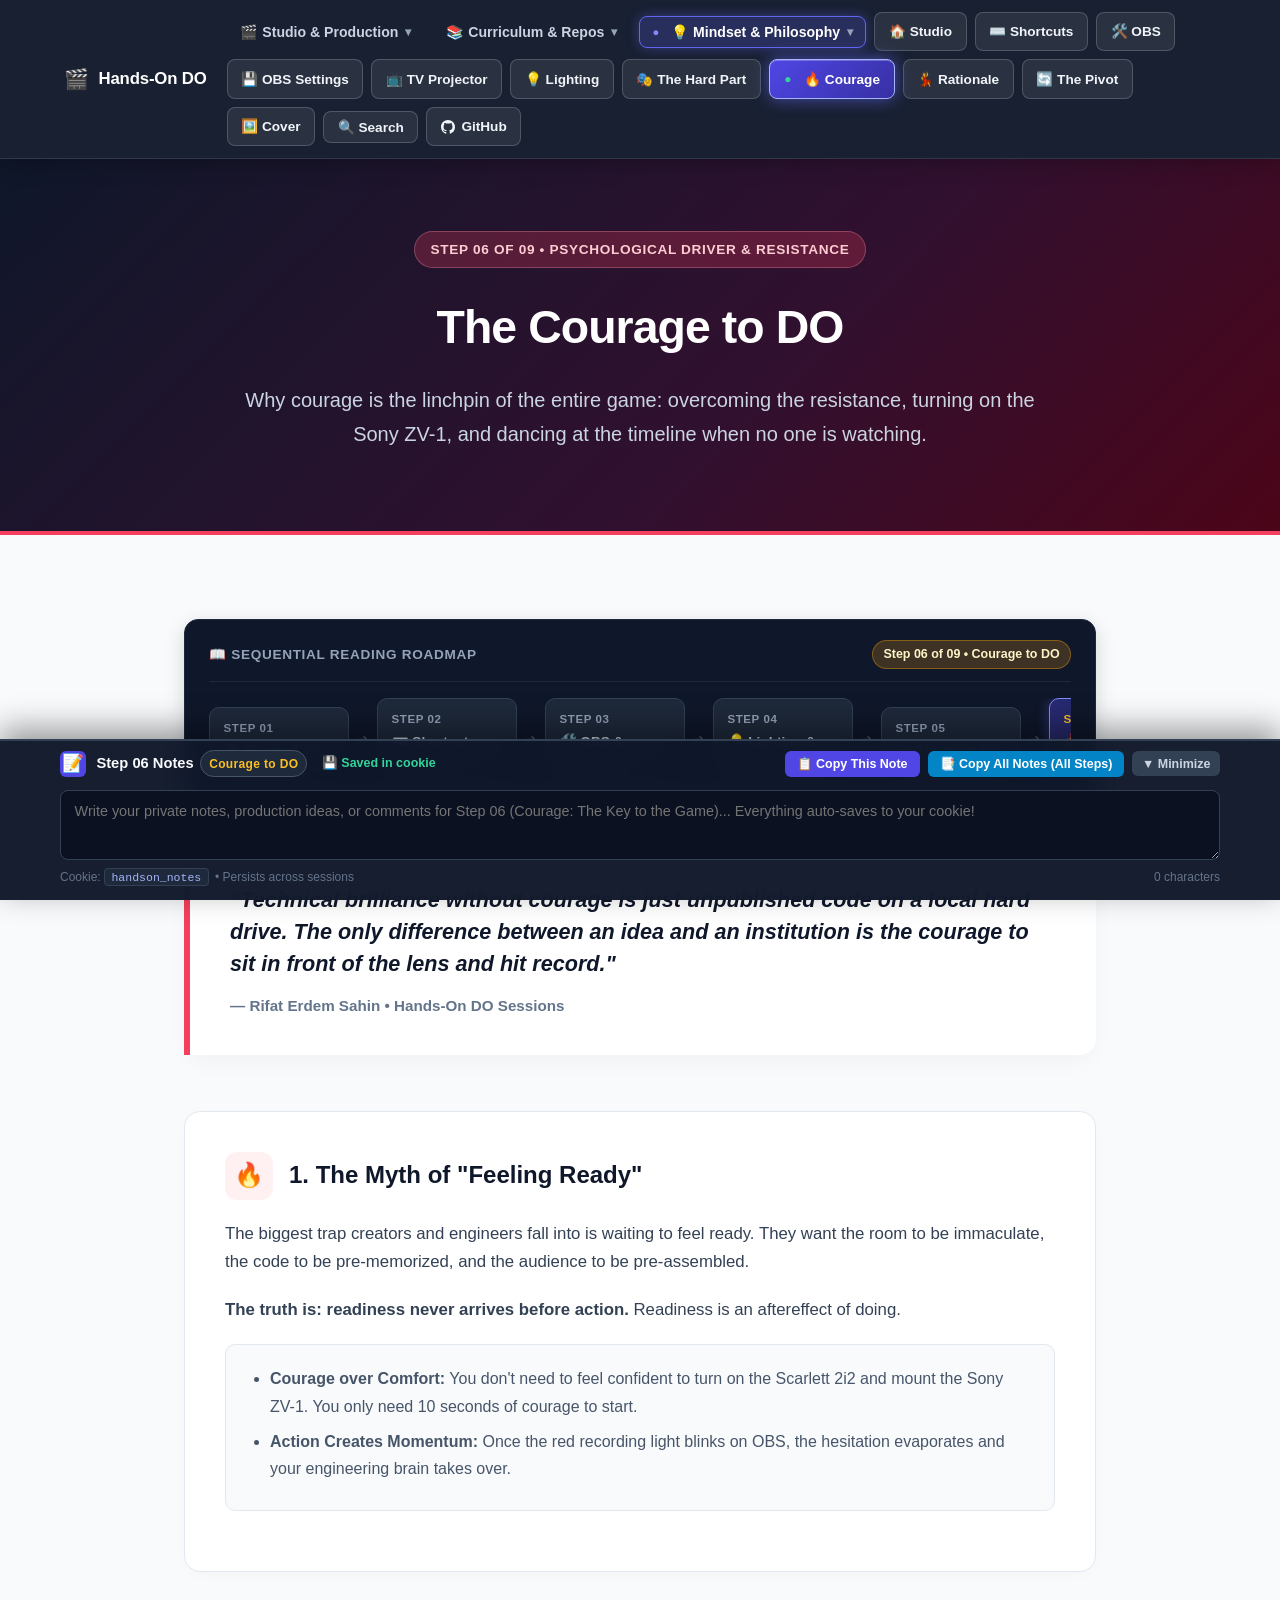
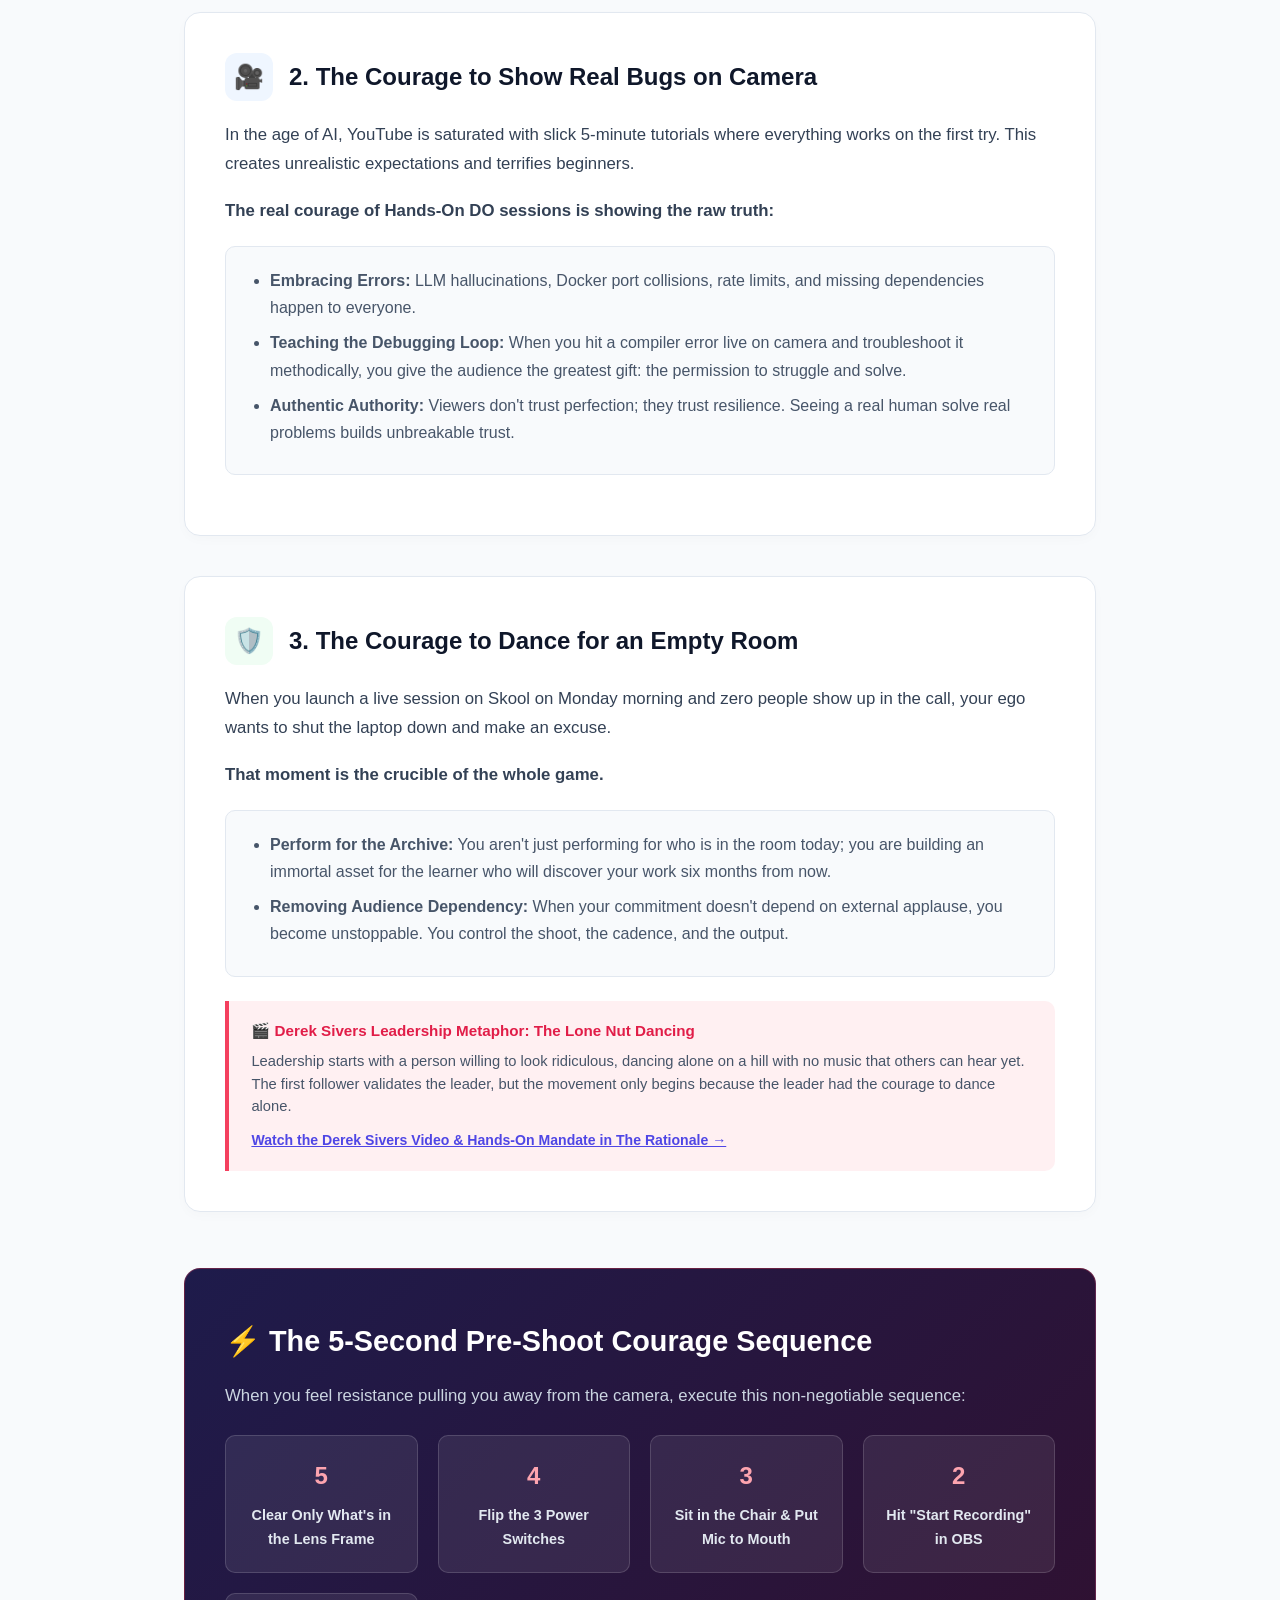
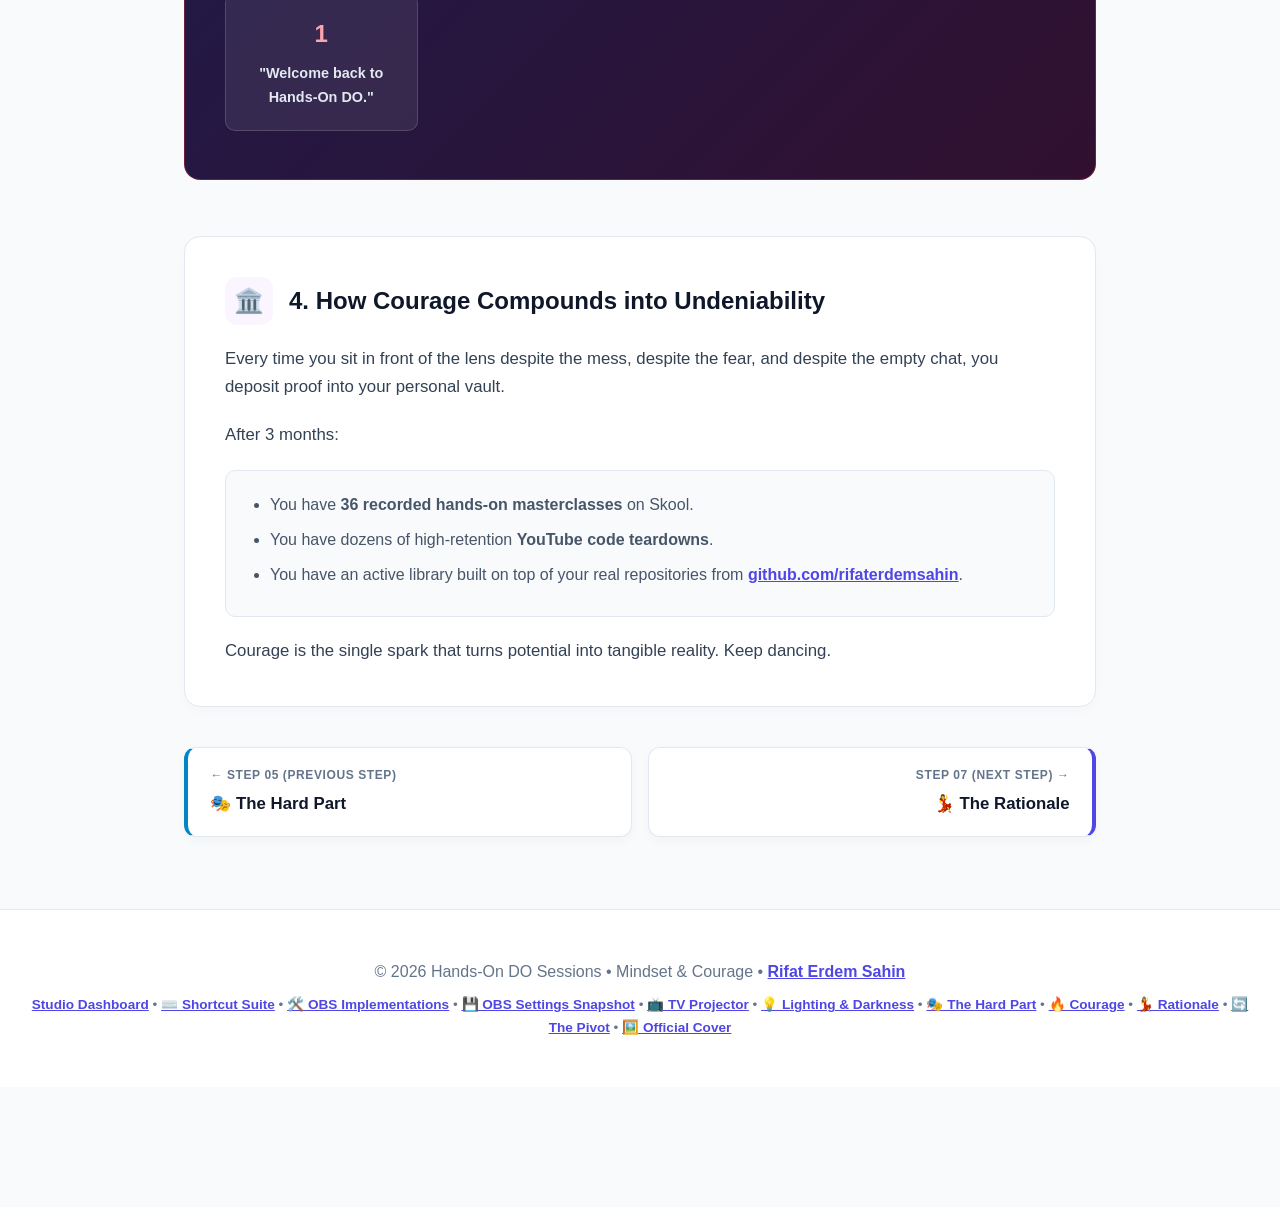
==== commit 33695cd2: "Add Option+7 TV projector automation for the Samsung display obs_tv_projector.py finds the Samsung m" ====
--- a/courage.html
+++ b/courage.html
@@ -432,6 +432,7 @@
                         <a href="shortcuts.html" class="dropdown-item">⌨️ Complete Shortcut Suite</a>
                         <a href="obs-implementations.html" class="dropdown-item">🛠️ OBS Implementations &amp; Scenes</a>
                         <a href="obs-settings.html" class="dropdown-item">💾 OBS Settings Snapshot</a>
+                        <a href="tv-projector.html" class="dropdown-item">📺 TV Projector Automation</a>
                         <a href="lighting.html" class="dropdown-item">💡 A-Roll Lighting &amp; Darkness</a>
                         <a href="cover.html" class="dropdown-item">🖼️ Official Cover (1460x752)</a>
                         <a href="index.html#confidence-monitor" class="dropdown-item">🖥️ TV Confidence Monitor</a>
@@ -475,6 +476,7 @@
                 <a href="shortcuts.html" class="nav-pill-btn gh-btn">⌨️ Shortcuts</a>
                 <a href="obs-implementations.html" class="nav-pill-btn gh-btn">🛠️ OBS</a>
                 <a href="obs-settings.html" class="nav-pill-btn gh-btn">💾 OBS Settings</a>
+                <a href="tv-projector.html" class="nav-pill-btn gh-btn">📺 TV Projector</a>
                 <a href="lighting.html" class="nav-pill-btn gh-btn">💡 Lighting</a>
                 <a href="hard-part.html" class="nav-pill-btn gh-btn">🎭 The Hard Part</a>
                 <a href="courage.html" class="nav-pill-btn gh-btn nav-item-active">🔥 Courage</a>
@@ -706,6 +708,7 @@
             <a href="shortcuts.html" style="color: var(--primary); font-weight: 600;">⌨️ Shortcut Suite</a> &bull;
             <a href="obs-implementations.html" style="color: var(--primary); font-weight: 600;">🛠️ OBS Implementations</a> &bull;
             <a href="obs-settings.html" style="color: var(--primary); font-weight: 600;">💾 OBS Settings Snapshot</a> &bull;
+            <a href="tv-projector.html" style="color: var(--primary); font-weight: 600;">📺 TV Projector</a> &bull;
             <a href="lighting.html" style="color: var(--primary); font-weight: 600;">💡 Lighting &amp; Darkness</a> &bull;
             <a href="hard-part.html" style="color: var(--primary); font-weight: 600;">🎭 The Hard Part</a> &bull;
             <a href="courage.html" style="color: var(--primary); font-weight: 600;">🔥 Courage</a> &bull;
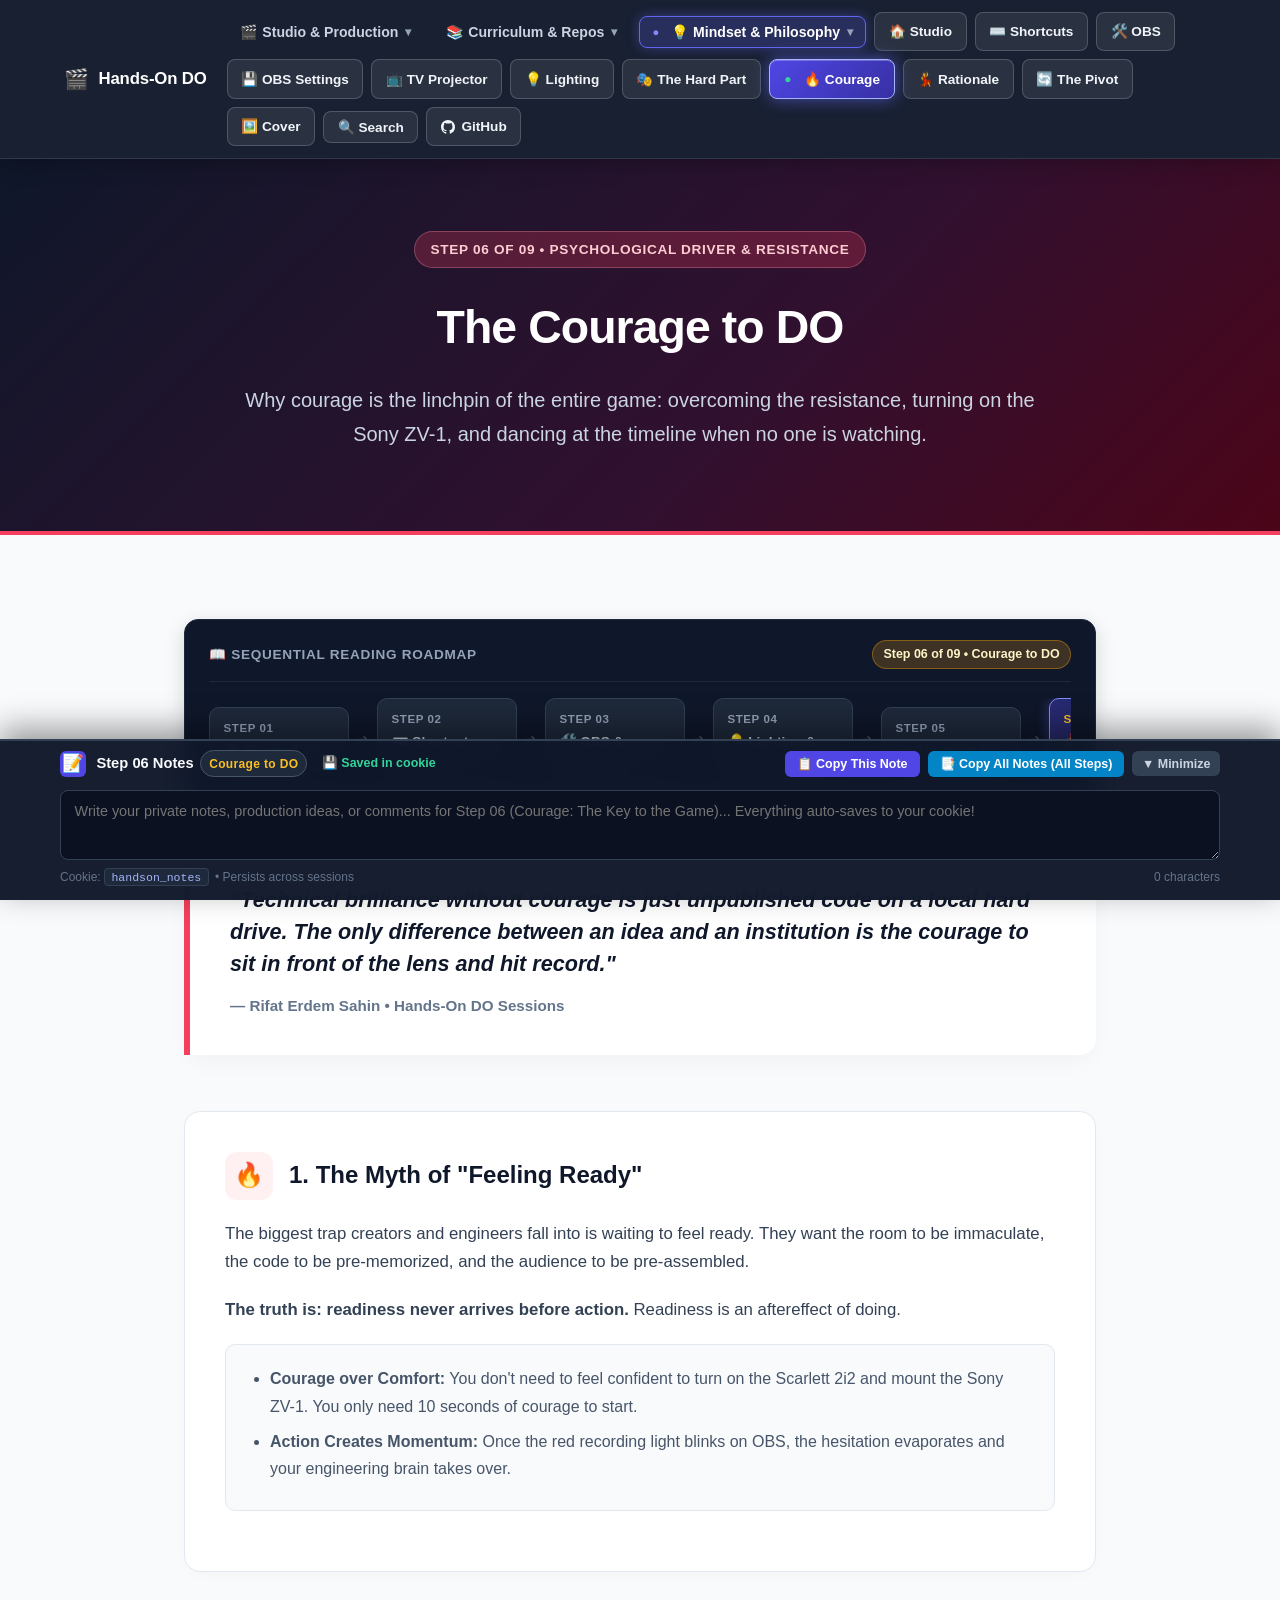
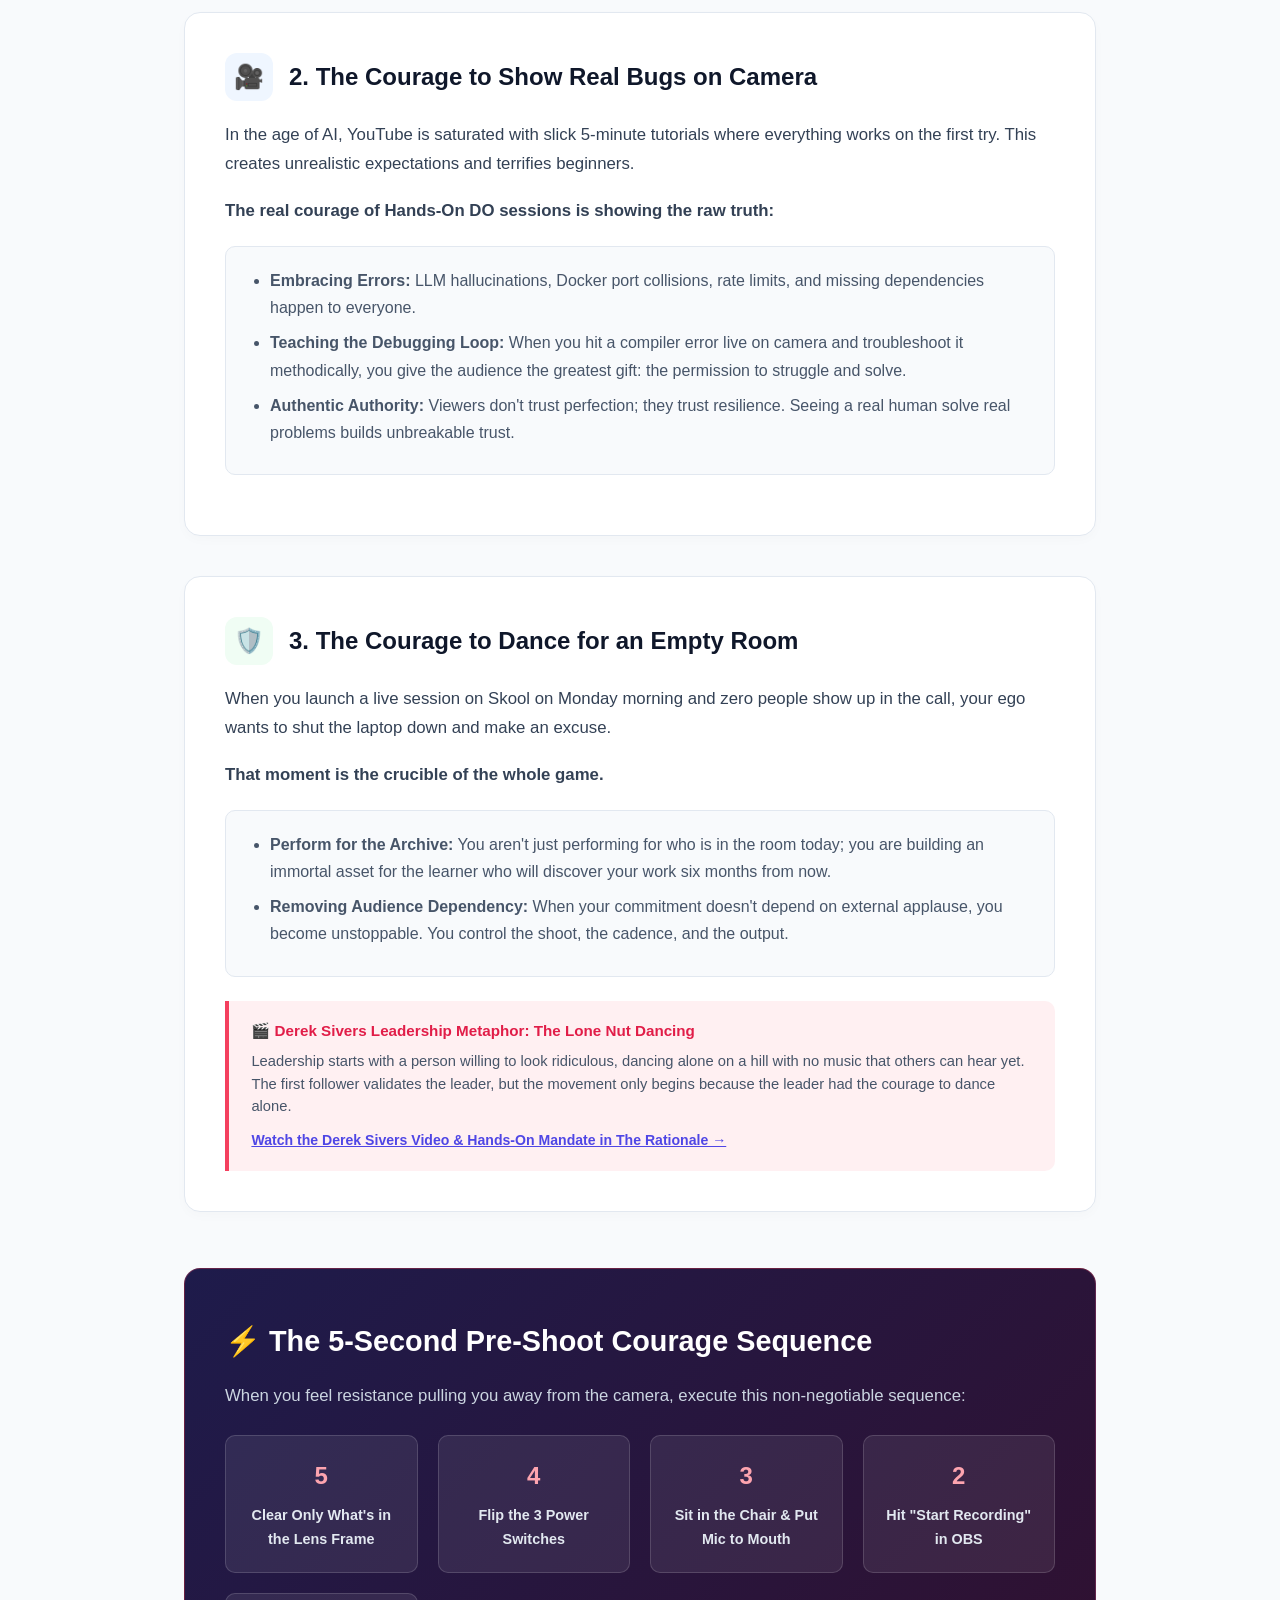
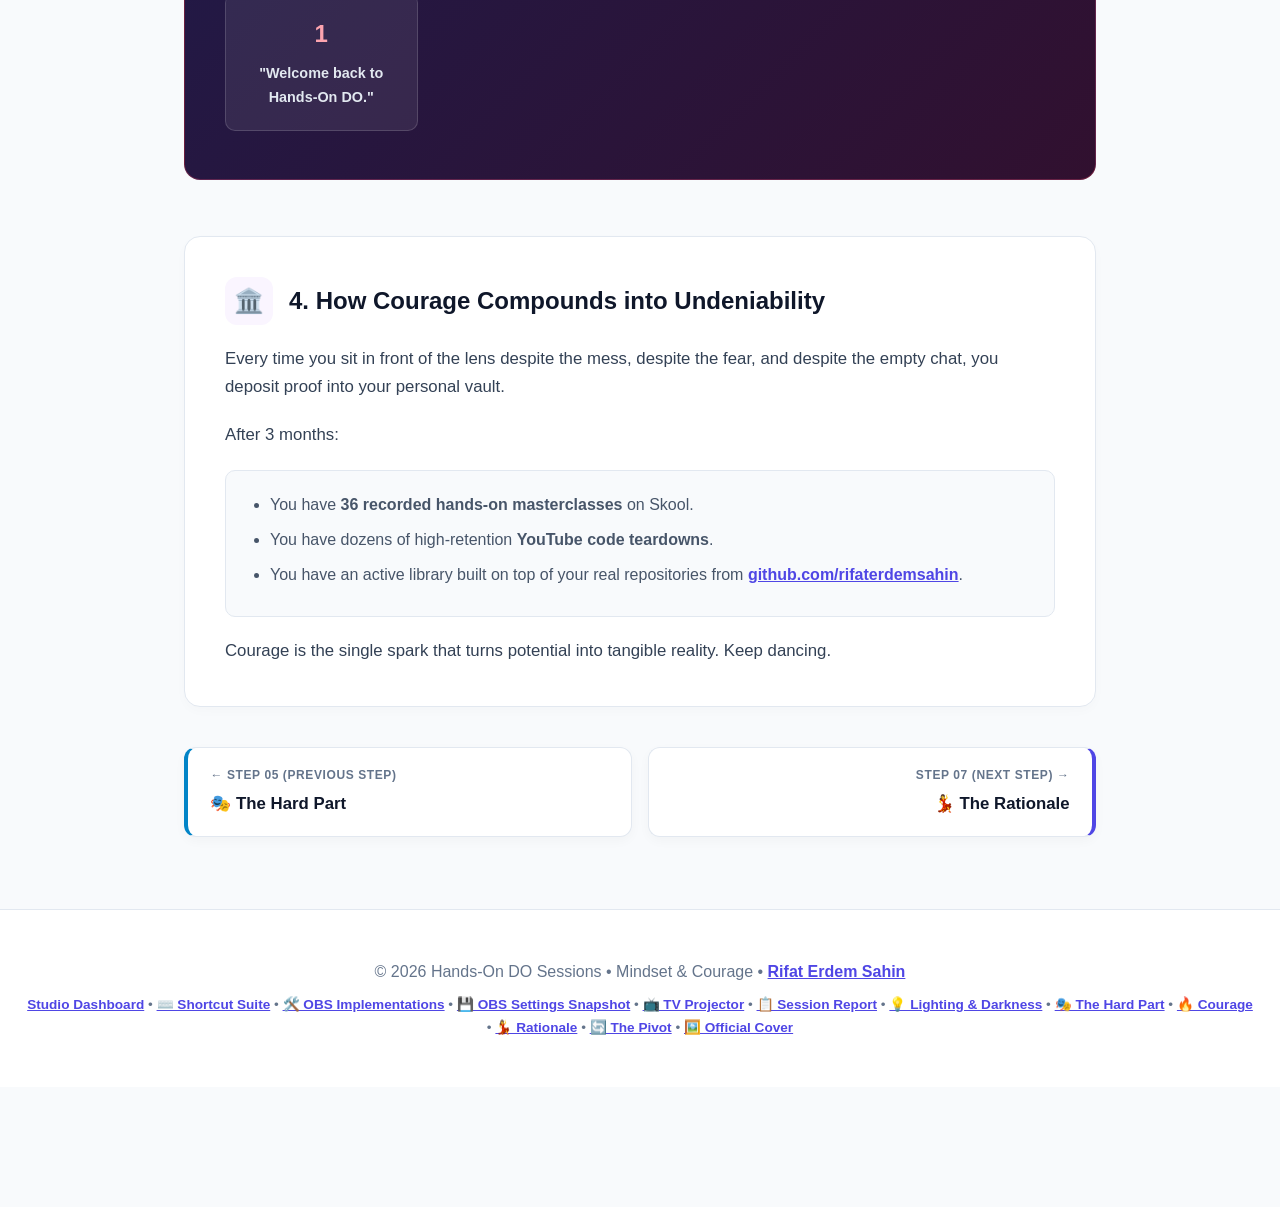
==== commit 9559bc00: "Add session report for the OBS snapshot and TV projector build Documents the whole session on one pa" ====
--- a/courage.html
+++ b/courage.html
@@ -433,6 +433,7 @@
                         <a href="obs-implementations.html" class="dropdown-item">🛠️ OBS Implementations &amp; Scenes</a>
                         <a href="obs-settings.html" class="dropdown-item">💾 OBS Settings Snapshot</a>
                         <a href="tv-projector.html" class="dropdown-item">📺 TV Projector Automation</a>
+                        <a href="session-report.html" class="dropdown-item">📋 Session Report</a>
                         <a href="lighting.html" class="dropdown-item">💡 A-Roll Lighting &amp; Darkness</a>
                         <a href="cover.html" class="dropdown-item">🖼️ Official Cover (1460x752)</a>
                         <a href="index.html#confidence-monitor" class="dropdown-item">🖥️ TV Confidence Monitor</a>
@@ -709,6 +710,7 @@
             <a href="obs-implementations.html" style="color: var(--primary); font-weight: 600;">🛠️ OBS Implementations</a> &bull;
             <a href="obs-settings.html" style="color: var(--primary); font-weight: 600;">💾 OBS Settings Snapshot</a> &bull;
             <a href="tv-projector.html" style="color: var(--primary); font-weight: 600;">📺 TV Projector</a> &bull;
+            <a href="session-report.html" style="color: var(--primary); font-weight: 600;">📋 Session Report</a> &bull;
             <a href="lighting.html" style="color: var(--primary); font-weight: 600;">💡 Lighting &amp; Darkness</a> &bull;
             <a href="hard-part.html" style="color: var(--primary); font-weight: 600;">🎭 The Hard Part</a> &bull;
             <a href="courage.html" style="color: var(--primary); font-weight: 600;">🔥 Courage</a> &bull;
